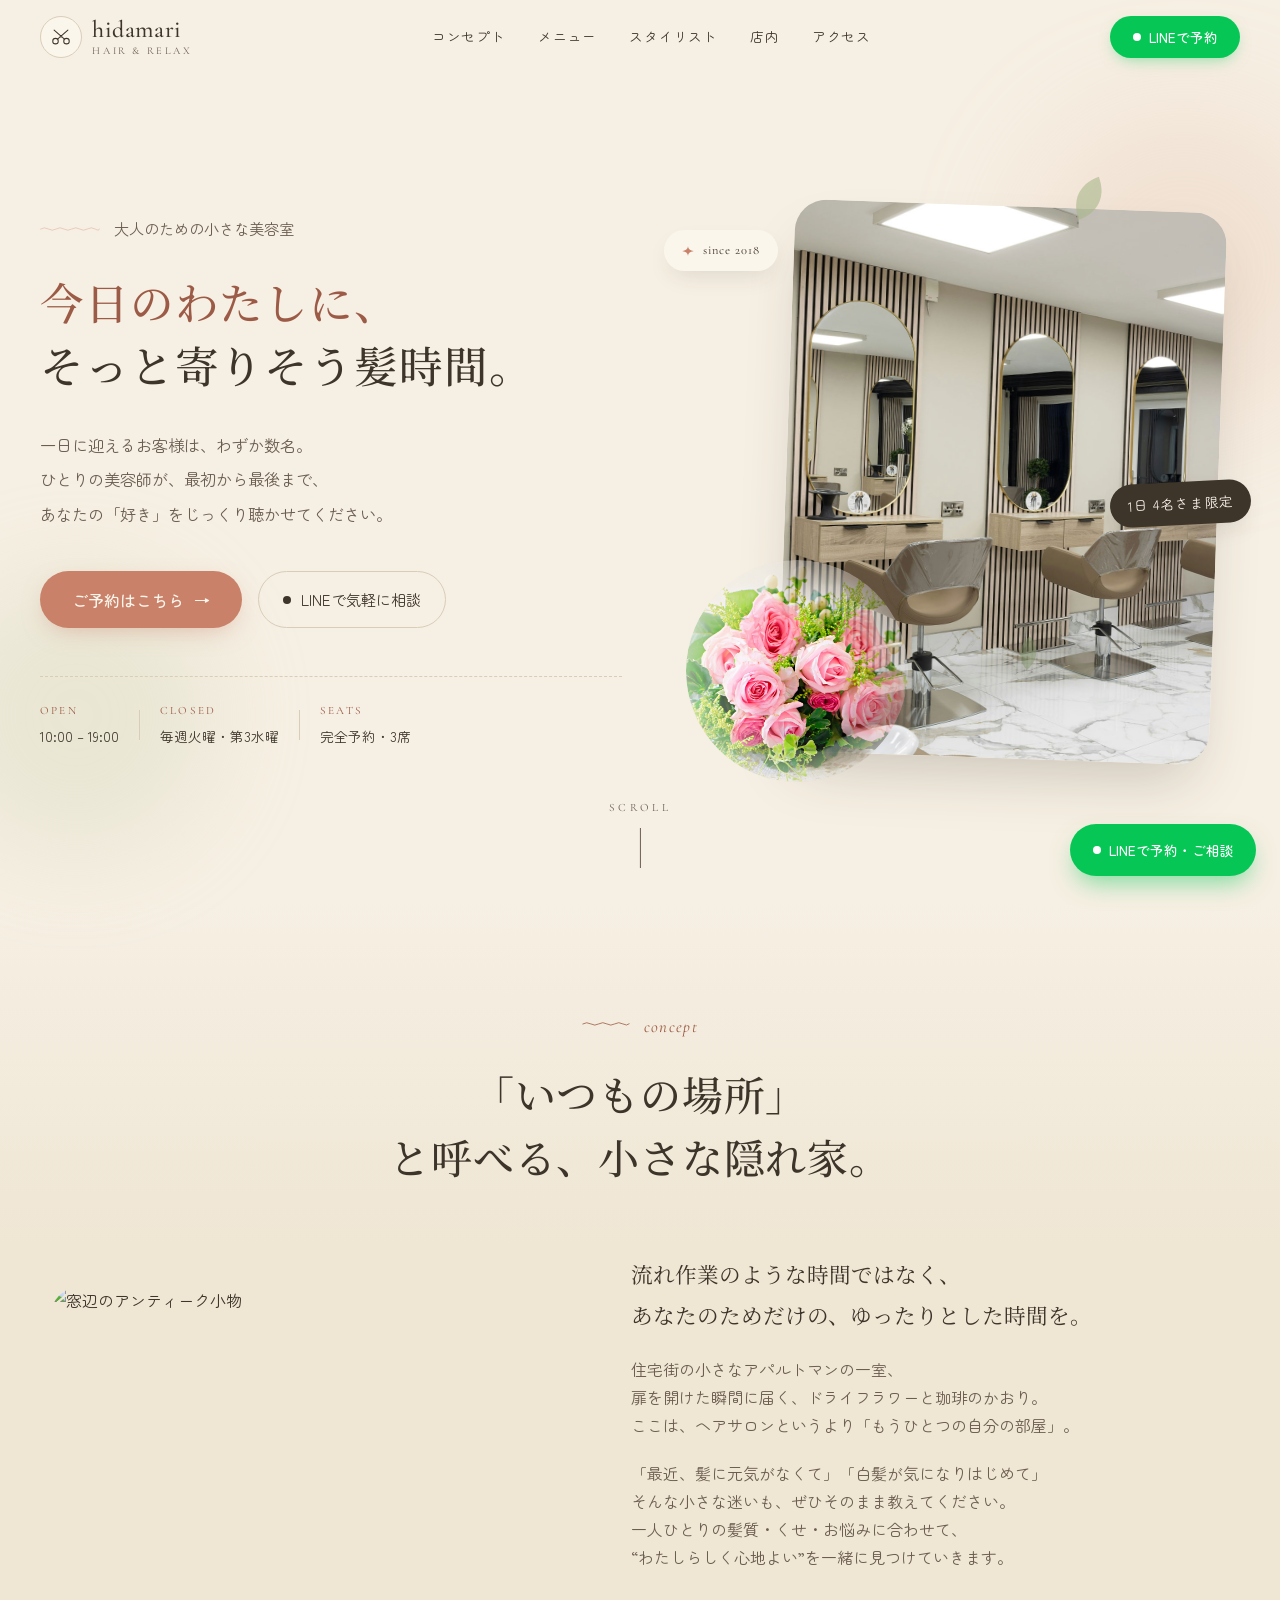
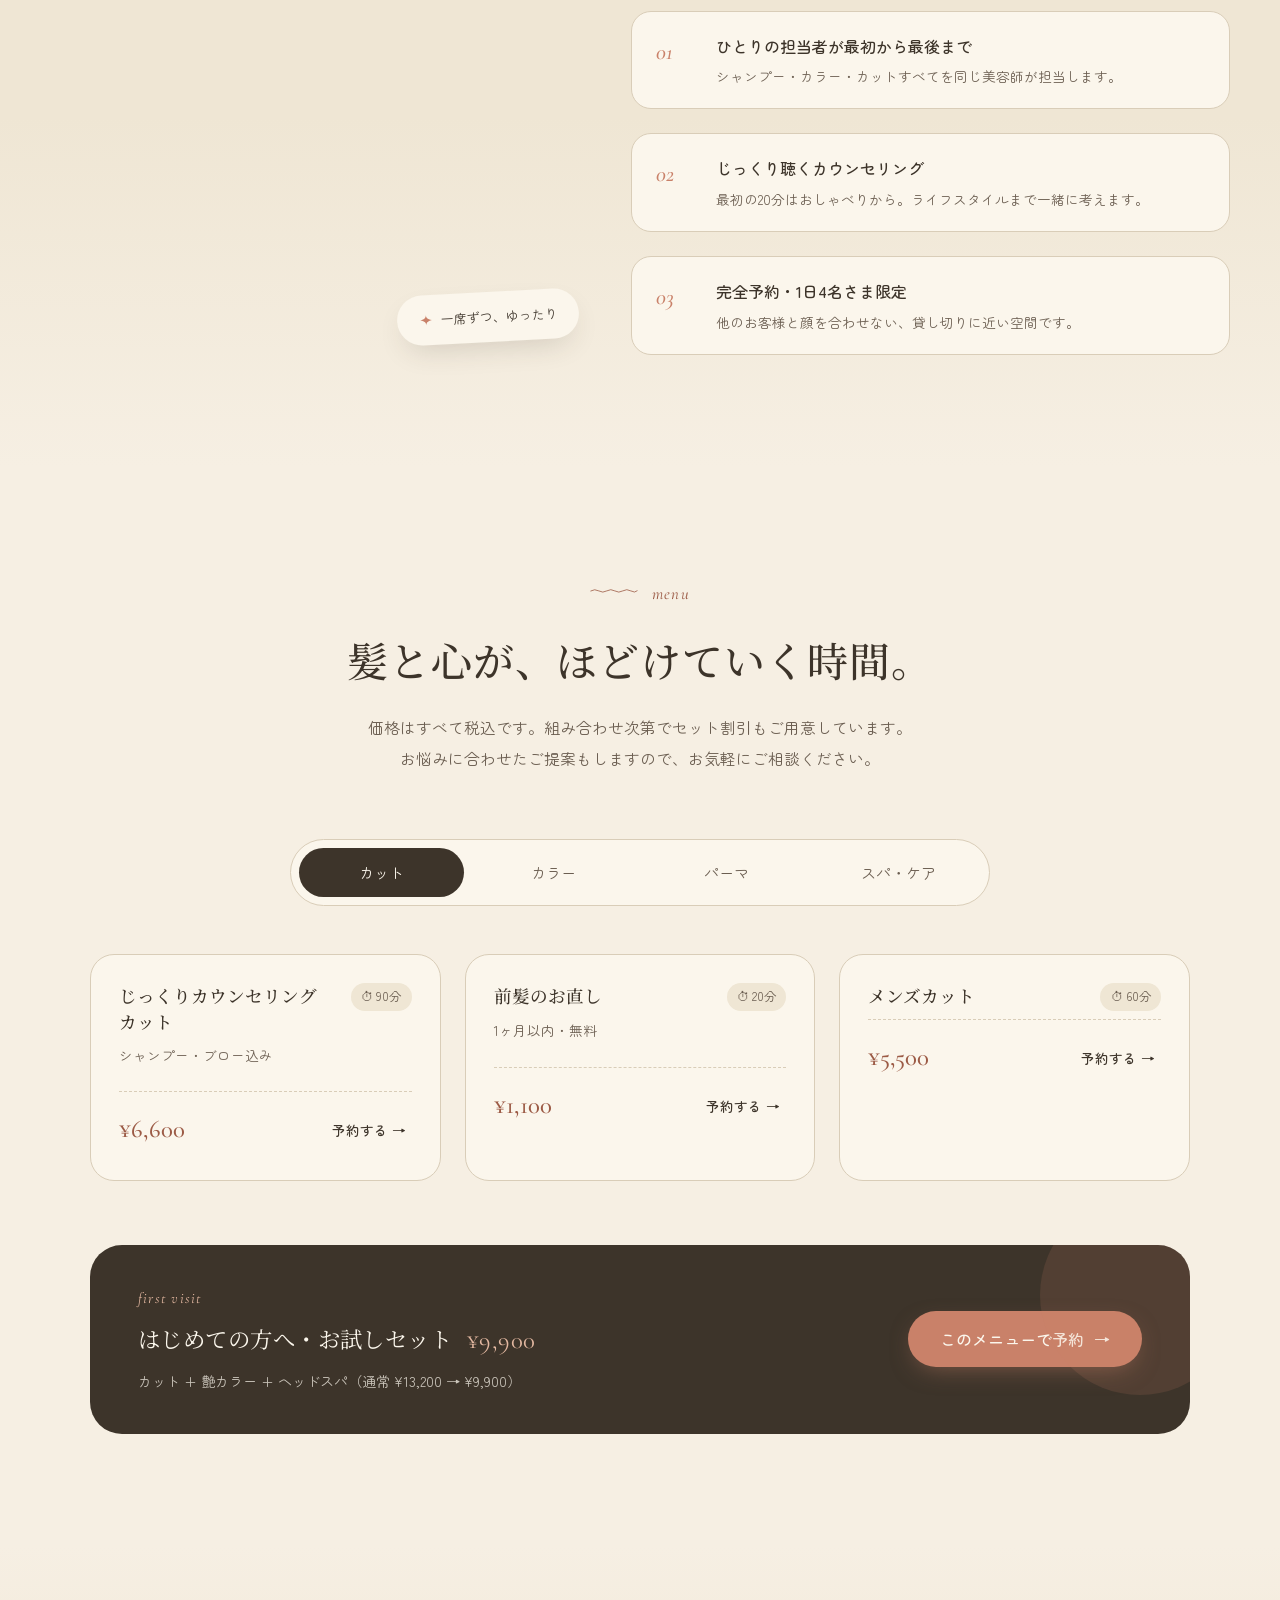
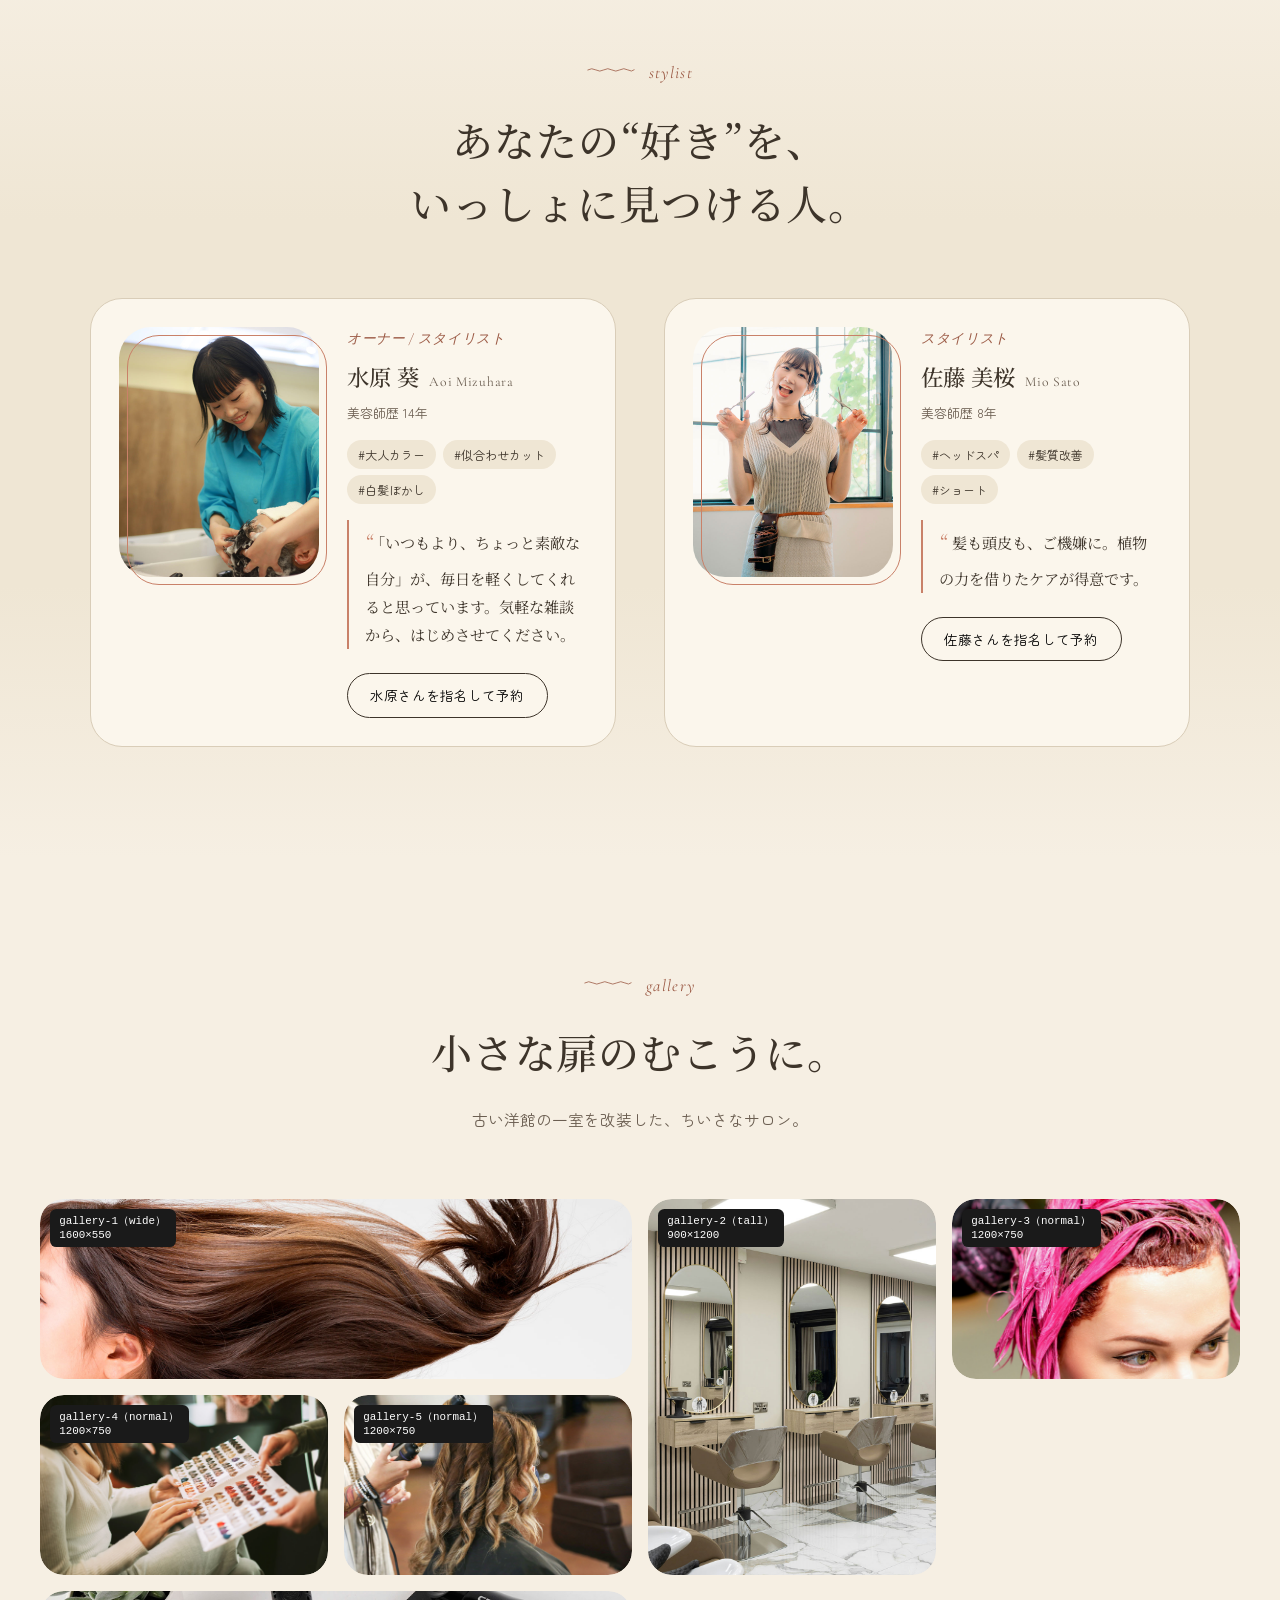
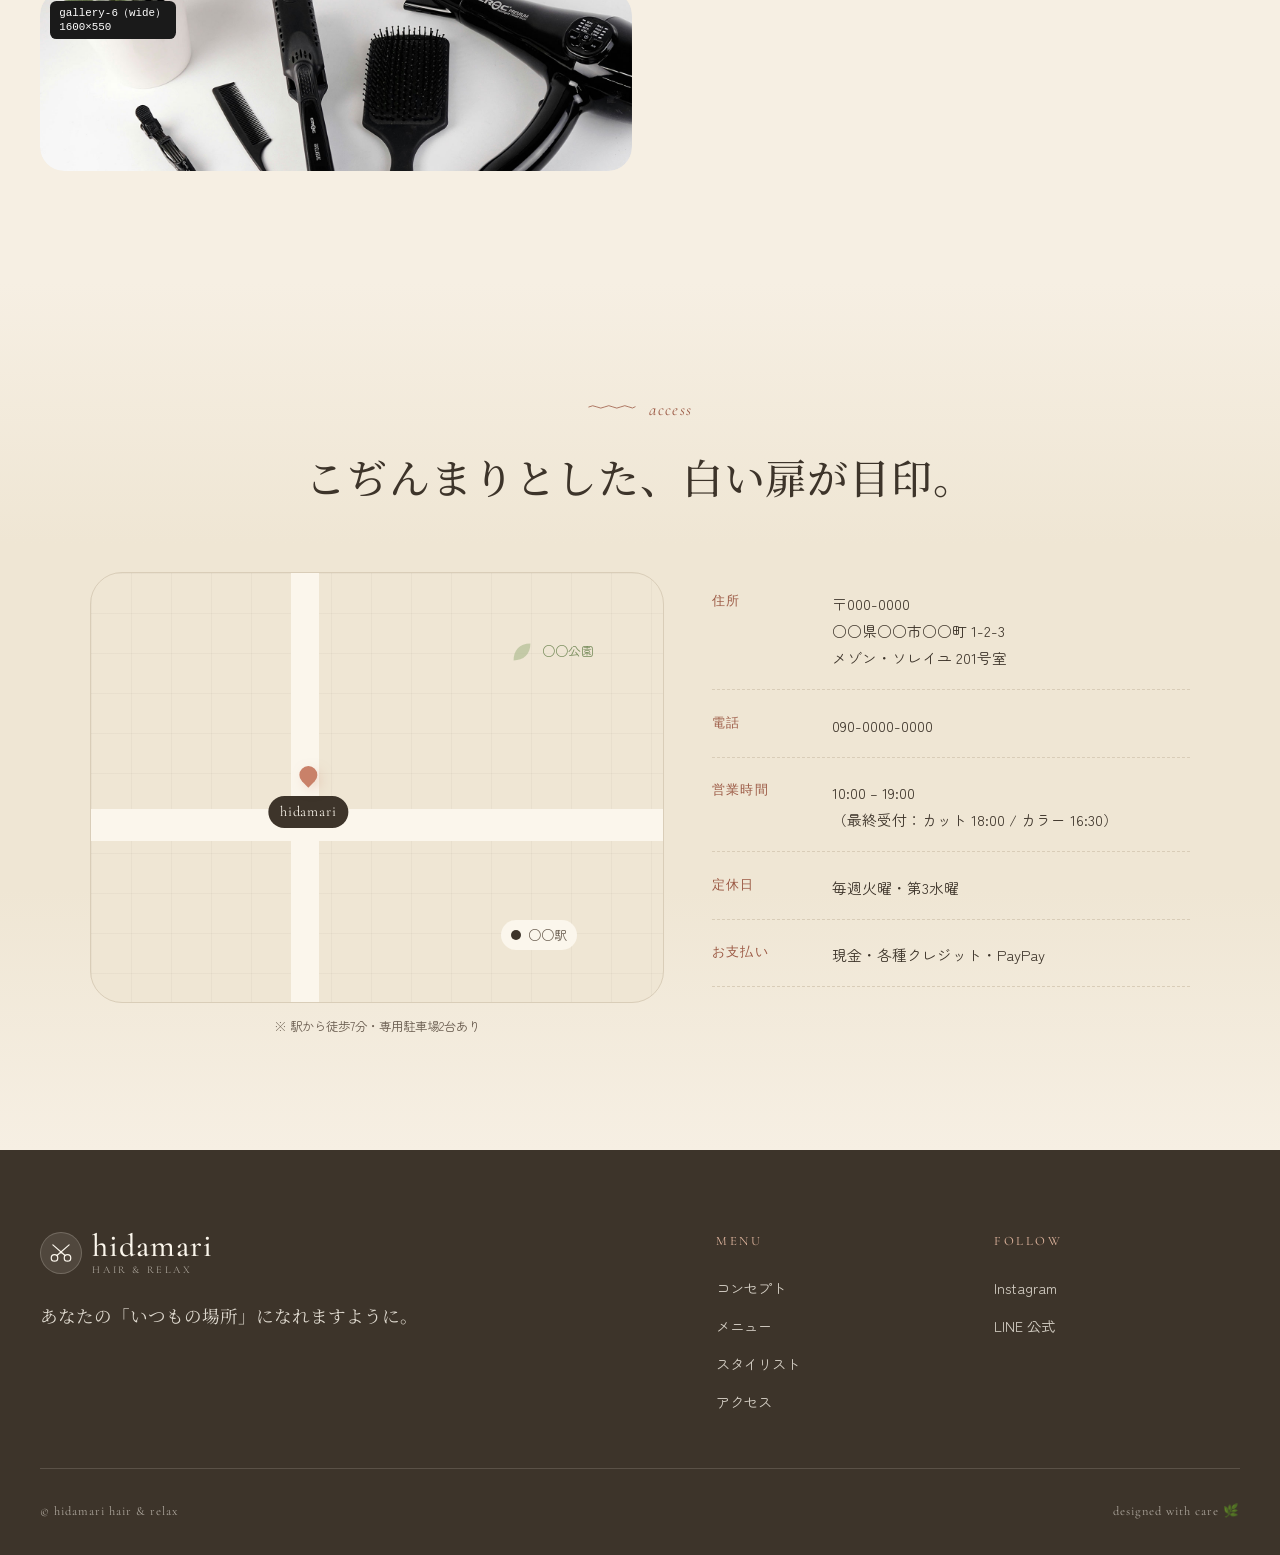
==== index.html @ 21906594 "ヘアサロンページ更新" ====
<!DOCTYPE html>
<html lang="ja">
<head>
<meta charset="UTF-8" />
<meta name="viewport" content="width=device-width, initial-scale=1.0" />
<title>hidamari hair & relax — おしゃれな隠れ家美容室</title>
<meta name="description" content="一人ひとりに寄りそう、大人のための小さな隠れ家美容室 hidamari hair & relax。完全予約・1日4名さま限定。" />
<meta property="og:title" content="hidamari hair & relax" />
<meta property="og:description" content="今日のわたしに、そっと寄りそう髪時間。完全予約・1日4名さま限定の隠れ家サロン。" />
<meta property="og:type" content="website" />
<link rel="preconnect" href="https://fonts.googleapis.com" />
<link rel="preconnect" href="https://fonts.gstatic.com" crossorigin />
<link rel="stylesheet" href="styles.css" />
</head>
<body>

<!-- =====================================================================
  hidamari hair & relax — 1ページ美容室サイト（WordPress / Cocoon 用）
  ---------------------------------------------------------------------
  ■ 使い方（Cocoon）
  1. 固定ページを新規作成 →（推奨）ページ属性 or Cocoon設定で
     「1カラム（全幅）」テンプレートを選択。
  2. 本文に「カスタムHTML」ブロックを追加し、この <div id="hidamari-salon">
     〜 末尾の <script> までを丸ごと貼り付け。
  3. 公開。CSSはすべて #hidamari-salon 配下にスコープしてあるので
     テーマCSSと干渉しません。

  ■ 差し替えポイント（検索して置換）
  ・電話番号「090-0000-0000」、住所、営業時間
  ・LINE予約URL → 下の HS_CONFIG.lineUrl を実URLに
  ・店内写真 → .hs-ph 要素を <img> に置き換え（コメント参照）
===================================================================== -->

<div id="hidamari-salon">

  <!-- ============ HEADER ============ -->
  <header class="hs-header" id="hs-header">
    <div class="hs-header-inner">
      <a class="hs-brand" href="#hs-top" data-nav="hs-top">
        <span class="hs-brand-mark">
          <svg width="22" height="22" viewBox="0 0 32 32" fill="none"><circle cx="8" cy="22" r="4" stroke="currentColor" stroke-width="1.5"/><circle cx="24" cy="22" r="4" stroke="currentColor" stroke-width="1.5"/><path d="M11 19 L26 6M21 19 L6 6M14 16 L18 16" stroke="currentColor" stroke-width="1.5" stroke-linecap="round"/></svg>
        </span>
        <span class="hs-brand-text">
          <span class="hs-brand-name">hidamari</span>
          <span class="hs-brand-sub">hair &amp; relax</span>
        </span>
      </a>
      <nav class="hs-nav" id="hs-nav">
        <a href="#hs-concept" data-nav="hs-concept">コンセプト</a>
        <a href="#hs-menu" data-nav="hs-menu">メニュー</a>
        <a href="#hs-stylist" data-nav="hs-stylist">スタイリスト</a>
        <a href="#hs-gallery" data-nav="hs-gallery">店内</a>
        <a href="#hs-access" data-nav="hs-access">アクセス</a>
      </nav>
      <button class="hs-btn-line hs-header-line" data-reserve>
        <span class="hs-line-dot"></span>LINEで予約
      </button>
      <button class="hs-burger" id="hs-burger" aria-label="メニュー"><span></span><span></span><span></span></button>
    </div>
  </header>

  <!-- ============ HERO ============ -->
  <section class="hs-hero" id="hs-top">
    <div class="hs-hero-grid">
      <div class="hs-hero-copy">
        <div class="hs-eyebrow">
          <svg width="60" height="20" viewBox="0 0 200 20" fill="none"><path d="M2 10 Q15 2,28 10 T54 10 T80 10 T106 10 T132 10 T158 10 T184 10 T198 10" stroke="var(--hs-terra)" stroke-width="1.5" stroke-linecap="round" fill="none" opacity="0.7"/></svg>
          <span>大人のための小さな美容室</span>
        </div>
        <h1 class="hs-hero-title">
          <span>今日のわたしに、</span>
          <span>そっと寄りそう髪時間。</span>
        </h1>
        <p class="hs-hero-lead">
          一日に迎えるお客様は、わずか数名。<br/>
          ひとりの美容師が、最初から最後まで、<br/>
          あなたの「好き」をじっくり聴かせてください。
        </p>
        <div class="hs-hero-cta">
          <button class="hs-btn-primary" data-reserve>ご予約はこちら<span class="hs-arrow">→</span></button>
          <a class="hs-btn-ghost" data-reserve><span class="hs-line-dot"></span>LINEで気軽に相談</a>
        </div>
        <div class="hs-hero-meta">
          <div><span class="hs-meta-k">OPEN</span><span class="hs-meta-v">10:00 – 19:00</span></div>
          <div class="hs-meta-sep"></div>
          <div><span class="hs-meta-k">CLOSED</span><span class="hs-meta-v">毎週火曜・第3水曜</span></div>
          <div class="hs-meta-sep"></div>
          <div><span class="hs-meta-k">SEATS</span><span class="hs-meta-v">完全予約・3席</span></div>
        </div>
      </div>
      <div class="hs-hero-visual">
        <div class="hs-hero-tag hs-hero-tag-1">
          <svg width="14" height="14" viewBox="0 0 24 24"><path d="M12 2C12 8 14 10 22 12C14 14 12 16 12 22C12 16 10 14 2 12C10 10 12 8 12 2Z" fill="var(--hs-terra)"/></svg>
          <span>since 2018</span>
        </div>
        <div class="hs-hero-tag hs-hero-tag-2"><span>1日 4名さま限定</span></div>
        <!-- images/hero-main.jpg を配置すると反映されます -->
        <img class="hs-hero-photo hs-hero-photo-main hs-img" src="images/hero-main.jpg" alt="店内 / アンティーク椅子と観葉植物" />
        <img class="hs-hero-photo hs-hero-photo-sub hs-img hs-round" src="images/hero-sub.jpg" alt="ドライフラワー" />
        <div class="hs-leaf hs-leaf-1"><svg width="56" height="56" viewBox="0 0 40 40"><path d="M8 32C8 18 16 8 32 8C32 24 22 32 8 32Z" fill="var(--hs-pista)" opacity="0.6"/></svg></div>
        <div class="hs-leaf hs-leaf-2"><svg width="40" height="40" viewBox="0 0 40 40"><path d="M8 32C8 18 16 8 32 8C32 24 22 32 8 32Z" fill="var(--hs-pista-dark)" opacity="0.6"/></svg></div>
      </div>
    </div>
    <div class="hs-scroll-hint"><span>scroll</span><span class="hs-scroll-line"></span></div>
  </section>

  <!-- ============ CONCEPT ============ -->
  <section class="hs-section hs-tint" id="hs-concept">
    <div class="hs-head">
      <div class="hs-kicker"><span class="hs-wave"></span>concept</div>
      <h2>「いつもの場所」<br/>と呼べる、小さな隠れ家。</h2>
    </div>
    <div class="hs-concept-grid">
      <div class="hs-concept-image">
        <img class="hs-img" src="images/concept.jpg" alt="窓辺のアンティーク小物" style="aspect-ratio:4/5;border-radius:2rem;" />
        <div class="hs-concept-image-tag">
          <svg width="14" height="14" viewBox="0 0 24 24"><path d="M12 2C12 8 14 10 22 12C14 14 12 16 12 22C12 16 10 14 2 12C10 10 12 8 12 2Z" fill="var(--hs-terra)"/></svg>
          一席ずつ、ゆったり
        </div>
      </div>
      <div class="hs-concept-text">
        <p class="hs-concept-lead">流れ作業のような時間ではなく、<br/>あなたのためだけの、ゆったりとした時間を。</p>
        <p>住宅街の小さなアパルトマンの一室、<br/>扉を開けた瞬間に届く、ドライフラワーと珈琲のかおり。<br/>ここは、ヘアサロンというより「もうひとつの自分の部屋」。</p>
        <p>「最近、髪に元気がなくて」「白髪が気になりはじめて」<br/>そんな小さな迷いも、ぜひそのまま教えてください。<br/>一人ひとりの髪質・くせ・お悩みに合わせて、<br/>“わたしらしく心地よい”を一緒に見つけていきます。</p>
        <div class="hs-points">
          <div class="hs-point"><div class="hs-point-num">01</div><div><div class="hs-point-t">ひとりの担当者が最初から最後まで</div><div class="hs-point-d">シャンプー・カラー・カットすべてを同じ美容師が担当します。</div></div></div>
          <div class="hs-point"><div class="hs-point-num">02</div><div><div class="hs-point-t">じっくり聴くカウンセリング</div><div class="hs-point-d">最初の20分はおしゃべりから。ライフスタイルまで一緒に考えます。</div></div></div>
          <div class="hs-point"><div class="hs-point-num">03</div><div><div class="hs-point-t">完全予約・1日4名さま限定</div><div class="hs-point-d">他のお客様と顔を合わせない、貸し切りに近い空間です。</div></div></div>
        </div>
      </div>
    </div>
  </section>

  <!-- ============ MENU ============ -->
  <section class="hs-section" id="hs-menu">
    <div class="hs-head">
      <div class="hs-kicker"><span class="hs-wave"></span>menu</div>
      <h2>髪と心が、ほどけていく時間。</h2>
      <p class="hs-lead">価格はすべて税込です。組み合わせ次第でセット割引もご用意しています。<br/>お悩みに合わせたご提案もしますので、お気軽にご相談ください。</p>
    </div>
    <div class="hs-menu-tabs" id="hs-menu-tabs"></div>
    <div class="hs-menu-list" id="hs-menu-list"></div>
    <div class="hs-menu-banner">
      <div>
        <div class="hs-banner-eyebrow">first visit</div>
        <div class="hs-banner-title">はじめての方へ・お試しセット <span class="hs-banner-price">¥9,900</span></div>
        <div class="hs-banner-desc">カット + 艶カラー + ヘッドスパ（通常 ¥13,200 → ¥9,900）</div>
      </div>
      <button class="hs-btn-primary" data-reserve data-menu="はじめての方セット">このメニューで予約<span class="hs-arrow">→</span></button>
    </div>
  </section>

  <!-- ============ STYLIST ============ -->
  <section class="hs-section hs-tint" id="hs-stylist">
    <div class="hs-head">
      <div class="hs-kicker"><span class="hs-wave"></span>stylist</div>
      <h2>あなたの“好き”を、<br/>いっしょに見つける人。</h2>
    </div>
    <div class="hs-stylist-grid" id="hs-stylist-grid"></div>
  </section>

  <!-- ============ GALLERY ============ -->
  <section class="hs-section" id="hs-gallery">
    <div class="hs-head">
      <div class="hs-kicker"><span class="hs-wave"></span>gallery</div>
      <h2>小さな扉のむこうに。</h2>
      <p class="hs-lead">古い洋館の一室を改装した、ちいさなサロン。</p>
    </div>
    <div class="hs-gallery-grid">
      <!-- TEMP: 配置確認用バッジ（hs-debug-tag）。画像が決まったら削除してOK -->
      <figure class="hs-gallery-item hs-span-wide"><img class="hs-img" src="images/gallery-1.jpg" alt="風になびく髪" style="height:100%;border-radius:1.5rem;" /><span class="hs-debug-tag">gallery-1（wide）&#10;1600×550</span><figcaption>艶めく、美髪</figcaption></figure>
      <figure class="hs-gallery-item hs-span-tall"><img class="hs-img" src="images/gallery-2.jpg" alt="サロン店内" style="height:100%;border-radius:1.5rem;" /><span class="hs-debug-tag">gallery-2（tall）&#10;900×1200</span><figcaption>オーバル鏡が並ぶスタイリング席</figcaption></figure>
      <figure class="hs-gallery-item"><img class="hs-img" src="images/gallery-3.jpg" alt="ピンクのカラーリング" style="height:100%;border-radius:1.5rem;" /><span class="hs-debug-tag">gallery-3（normal）&#10;1200×750</span><figcaption>	発色までこだわるカラーリング</figcaption></figure>
      <figure class="hs-gallery-item"><img class="hs-img" src="images/gallery-4.jpg" alt="ネイル見本を選ぶお客様" style="height:100%;border-radius:1.5rem;" /><span class="hs-debug-tag">gallery-4（normal）&#10;1200×750</span><figcaption>好みの色を、じっくりご一緒に</figcaption></figure>
      <figure class="hs-gallery-item"><img class="hs-img" src="images/gallery-5.jpg" alt="コテで丁寧に巻く後ろ姿" style="height:100%;border-radius:1.5rem;" /><span class="hs-debug-tag">gallery-5（normal）&#10;1200×750</span><figcaption>ふんわり仕上げる、丁寧なカール</figcaption></figure>
      <figure class="hs-gallery-item hs-span-wide"><img class="hs-img" src="images/gallery-6.jpg" alt="サロンの道具" style="height:100%;border-radius:1.5rem;" /><span class="hs-debug-tag">gallery-6（wide）&#10;1600×550</span><figcaption>道具たちのフラットレイ</figcaption></figure>
    </div>
  </section>

  <!-- ============ ACCESS ============ -->
  <section class="hs-section hs-tint" id="hs-access">
    <div class="hs-head">
      <div class="hs-kicker"><span class="hs-wave"></span>access</div>
      <h2>こぢんまりとした、白い扉が目印。</h2>
    </div>
    <div class="hs-access-grid">
      <div class="hs-access-map">
        <!-- 差し替え: 下の枠を Googleマップ埋め込み <iframe> に置き換え可 -->
        <div class="hs-map-frame">
          <div class="hs-map-grid"></div>
          <div class="hs-map-road hs-map-road-h"></div>
          <div class="hs-map-road hs-map-road-v"></div>
          <div class="hs-map-pin"><div class="hs-pin-dot"></div><div class="hs-pin-label">hidamari</div></div>
          <div class="hs-map-park"><svg width="28" height="28" viewBox="0 0 40 40"><path d="M8 32C8 18 16 8 32 8C32 24 22 32 8 32Z" fill="var(--hs-pista)" opacity="0.6"/></svg><span>○○公園</span></div>
          <div class="hs-map-station"><span class="hs-station-dot"></span><span>○○駅</span></div>
        </div>
        <div class="hs-map-note">※ 駅から徒歩7分・専用駐車場2台あり</div>
      </div>
      <dl class="hs-access-info">
        <div><dt>住所</dt><dd>〒000-0000<br/>○○県○○市○○町 1-2-3<br/>メゾン・ソレイユ 201号室</dd></div>
        <div><dt>電話</dt><dd>090-0000-0000</dd></div>
        <div><dt>営業時間</dt><dd>10:00 – 19:00<br/>（最終受付：カット 18:00 / カラー 16:30）</dd></div>
        <div><dt>定休日</dt><dd>毎週火曜・第3水曜</dd></div>
        <div><dt>お支払い</dt><dd>現金・各種クレジット・PayPay</dd></div>
      </dl>
    </div>
  </section>

  <!-- ============ FOOTER ============ -->
  <footer class="hs-footer">
    <div class="hs-footer-grid">
      <div>
        <div class="hs-brand hs-brand-large">
          <span class="hs-brand-mark"><svg width="26" height="26" viewBox="0 0 32 32" fill="none"><circle cx="8" cy="22" r="4" stroke="currentColor" stroke-width="1.5"/><circle cx="24" cy="22" r="4" stroke="currentColor" stroke-width="1.5"/><path d="M11 19 L26 6M21 19 L6 6M14 16 L18 16" stroke="currentColor" stroke-width="1.5" stroke-linecap="round"/></svg></span>
          <span class="hs-brand-text"><span class="hs-brand-name">hidamari</span><span class="hs-brand-sub">hair &amp; relax</span></span>
        </div>
        <p class="hs-footer-tag">あなたの「いつもの場所」になれますように。</p>
      </div>
      <div class="hs-footer-links">
        <div><div class="hs-footer-h">menu</div><a href="#hs-concept" data-nav="hs-concept">コンセプト</a><a href="#hs-menu" data-nav="hs-menu">メニュー</a><a href="#hs-stylist" data-nav="hs-stylist">スタイリスト</a><a href="#hs-access" data-nav="hs-access">アクセス</a></div>
        <div><div class="hs-footer-h">follow</div><a href="#" target="_blank" rel="noopener">Instagram</a><a href="#" target="_blank" rel="noopener">LINE 公式</a></div>
      </div>
    </div>
    <div class="hs-footer-bottom"><div>© hidamari hair &amp; relax</div><div>designed with care 🌿</div></div>
  </footer>

  <!-- ============ FLOATING LINE CTA ============ -->
  <div class="hs-floating-cta">
    <button class="hs-btn-line" data-reserve><span class="hs-line-dot"></span>LINEで予約・ご相談</button>
  </div>

  <!-- ============ RESERVE MODAL ============ -->
  <div class="hs-modal-overlay" id="hs-modal" hidden>
    <div class="hs-modal" role="dialog" aria-modal="true">
      <button class="hs-modal-close" id="hs-modal-close" aria-label="閉じる">×</button>
      <div id="hs-modal-body"></div>
    </div>
  </div>

</div><!-- /#hidamari-salon -->

<script src="script.js"></script>
</body>
</html>
---- styles.css ----
/* ====== Fonts ====== */
@import url('https://fonts.googleapis.com/css2?family=Noto+Serif+JP:wght@400;500;600&family=Zen+Maru+Gothic:wght@400;500;700&family=Cormorant+Garamond:ital,wght@0,400;0,500;1,400&display=swap');

/* ====== Scope reset & tokens ====== */
#hidamari-salon {
  --hs-cream-bg:#f6efe3; --hs-cream-bg-2:#efe6d4; --hs-paper:#fbf6ec;
  --hs-ink:#3d342a; --hs-ink-soft:#6b5e51;
  --hs-terra:#c98169; --hs-terra-soft:#e2b7a0; --hs-terra-dark:#9c5b46;
  --hs-pista:#a8b88a; --hs-pista-soft:#cdd3b2; --hs-pista-dark:#7b8f5f;
  --hs-line:#06c755; --hs-border:#d9cdb8;
  font-family:"Zen Maru Gothic","Hiragino Maru Gothic ProN",system-ui,sans-serif;
  background:var(--hs-cream-bg); color:var(--hs-ink); line-height:1.75;
  -webkit-font-smoothing:antialiased; font-size:16px;
}
#hidamari-salon *, #hidamari-salon *::before, #hidamari-salon *::after { box-sizing:border-box; }
#hidamari-salon h1, #hidamari-salon h2, #hidamari-salon h3, #hidamari-salon p,
#hidamari-salon dl, #hidamari-salon dd, #hidamari-salon dt, #hidamari-salon figure,
#hidamari-salon blockquote { margin:0; padding:0; }
#hidamari-salon a { color:inherit; text-decoration:none; }
#hidamari-salon button { font-family:inherit; cursor:pointer; border:none; background:none; }
#hidamari-salon img { max-width:100%; display:block; }
#hidamari-salon ::selection { background:var(--hs-terra-soft); }

/* ====== Striped placeholders ====== */
#hidamari-salon .hs-ph {
  width:100%; position:relative; overflow:hidden; border-radius:1.5rem;
  display:flex; align-items:center; justify-content:center;
  background:repeating-linear-gradient(135deg,#e8dccb 0,#e8dccb 18px,#d9c9b1 18px,#d9c9b1 36px);
}
#hidamari-salon .hs-ph[data-tone="terra"]{ background:repeating-linear-gradient(135deg,#e2b7a0 0,#e2b7a0 18px,#c98169 18px,#c98169 36px); }
#hidamari-salon .hs-ph[data-tone="pista"]{ background:repeating-linear-gradient(135deg,#cdd3b2 0,#cdd3b2 18px,#a8b88a 18px,#a8b88a 36px); }
#hidamari-salon .hs-ph[data-tone="cream"]{ background:repeating-linear-gradient(135deg,#ede4d3 0,#ede4d3 18px,#dcd0b9 18px,#dcd0b9 36px); }
#hidamari-salon .hs-ph.hs-round{ border-radius:50%; }
#hidamari-salon .hs-ph::after{
  content:attr(data-label); background:rgba(255,255,255,.78); color:#7a6a55;
  font-family:ui-monospace,monospace; font-size:.72rem; padding:.45rem .85rem;
  border-radius:999px; letter-spacing:.05em; text-align:center; max-width:85%;
}

/* ====== Real photos (replaces .hs-ph once images/ are in place) ====== */
#hidamari-salon .hs-img{ width:100%; height:100%; object-fit:cover; display:block; }
#hidamari-salon .hs-img.hs-round{ border-radius:50%; }

/* ====== Header ====== */
#hidamari-salon .hs-header{ position:fixed; top:0; left:0; right:0; z-index:9000; padding:1rem 2.5rem; transition:all .3s ease; }
#hidamari-salon .hs-header.scrolled{ background:rgba(246,239,227,.92); backdrop-filter:blur(10px); box-shadow:0 4px 24px rgba(61,52,42,.05); padding:.65rem 2.5rem; }
#hidamari-salon .hs-header-inner{ max-width:1280px; margin:0 auto; display:flex; align-items:center; justify-content:space-between; gap:2rem; }
#hidamari-salon .hs-brand{ display:flex; align-items:center; gap:.65rem; color:var(--hs-ink); }
#hidamari-salon .hs-brand-mark{ width:42px; height:42px; border-radius:50%; background:var(--hs-paper); border:1px solid var(--hs-border); display:flex; align-items:center; justify-content:center; color:var(--hs-ink); }
#hidamari-salon .hs-brand-text{ display:flex; flex-direction:column; line-height:1; }
#hidamari-salon .hs-brand-name{ font-family:"Cormorant Garamond",serif; font-size:1.5rem; letter-spacing:.03em; font-weight:500; }
#hidamari-salon .hs-brand-sub{ font-family:"Cormorant Garamond",serif; font-size:.65rem; letter-spacing:.25em; color:var(--hs-ink-soft); margin-top:.2rem; text-transform:uppercase; }
#hidamari-salon .hs-nav{ display:flex; gap:2rem; }
#hidamari-salon .hs-nav a{ font-size:.85rem; position:relative; letter-spacing:.06em; }
#hidamari-salon .hs-nav a::after{ content:""; position:absolute; left:50%; bottom:-6px; width:0; height:2px; background:var(--hs-terra); border-radius:2px; transition:all .3s; transform:translateX(-50%); }
#hidamari-salon .hs-nav a:hover{ color:var(--hs-terra-dark); }
#hidamari-salon .hs-nav a:hover::after{ width:100%; }
#hidamari-salon .hs-burger{ display:none; flex-direction:column; gap:5px; width:32px; }
#hidamari-salon .hs-burger span{ height:2px; background:var(--hs-ink); border-radius:2px; transition:all .3s; }

/* ====== Buttons ====== */
#hidamari-salon .hs-btn-primary{ background:var(--hs-terra); color:var(--hs-paper); padding:1rem 2rem; border-radius:999px; font-size:1rem; font-weight:500; display:inline-flex; align-items:center; gap:.65rem; box-shadow:0 8px 24px -8px rgba(201,129,105,.5); transition:all .25s; }
#hidamari-salon .hs-btn-primary:hover{ background:var(--hs-terra-dark); transform:translateY(-2px); }
#hidamari-salon .hs-btn-primary:disabled{ background:var(--hs-border); color:var(--hs-ink-soft); cursor:not-allowed; box-shadow:none; transform:none; }
#hidamari-salon .hs-arrow{ transition:transform .25s; }
#hidamari-salon .hs-btn-primary:hover .hs-arrow{ transform:translateX(4px); }
#hidamari-salon .hs-btn-ghost{ padding:.9rem 1.5rem; border-radius:999px; border:1px solid var(--hs-border); display:inline-flex; align-items:center; gap:.6rem; font-size:.95rem; transition:all .25s; }
#hidamari-salon .hs-btn-ghost:hover{ border-color:var(--hs-ink); background:var(--hs-paper); }
#hidamari-salon .hs-btn-outline{ border:1.5px solid var(--hs-ink); padding:.7rem 1.4rem; border-radius:999px; font-size:.85rem; transition:all .25s; }
#hidamari-salon .hs-btn-outline:hover{ background:var(--hs-ink); color:var(--hs-paper); }
#hidamari-salon .hs-btn-line{ background:var(--hs-line); color:#fff; padding:.7rem 1.4rem; border-radius:999px; font-size:.85rem; font-weight:500; display:inline-flex; align-items:center; gap:.5rem; box-shadow:0 6px 16px -6px rgba(6,199,85,.5); transition:all .25s; }
#hidamari-salon .hs-btn-line:hover{ transform:translateY(-2px); }
#hidamari-salon .hs-line-dot{ width:8px; height:8px; background:currentColor; border-radius:50%; }

/* ====== Hero ====== */
#hidamari-salon .hs-hero{ padding:8rem 2.5rem 4rem; position:relative; min-height:100vh; display:flex; align-items:center; }
#hidamari-salon .hs-hero::before{ content:""; position:absolute; top:12%; right:-5%; width:320px; height:320px; background:var(--hs-terra-soft); border-radius:50%; opacity:.25; filter:blur(60px); }
#hidamari-salon .hs-hero::after{ content:""; position:absolute; bottom:5%; left:-5%; width:280px; height:280px; background:var(--hs-pista-soft); border-radius:50%; opacity:.3; filter:blur(50px); }
#hidamari-salon .hs-hero-grid{ max-width:1280px; margin:0 auto; display:grid; grid-template-columns:1.05fr 1fr; gap:4rem; align-items:center; position:relative; z-index:1; width:100%; }
#hidamari-salon .hs-eyebrow{ display:flex; align-items:center; gap:.85rem; font-size:.95rem; color:var(--hs-ink-soft); margin-bottom:1.75rem; }
#hidamari-salon .hs-hero-title{ font-family:"Noto Serif JP",serif; font-weight:500; font-size:clamp(1.7rem,3.4vw,3rem); line-height:1.45; letter-spacing:.02em; margin-bottom:2rem; color:var(--hs-ink); }
#hidamari-salon .hs-hero-title span{ display:block; }
#hidamari-salon .hs-hero-title span:first-child{ color:var(--hs-terra-dark); }
#hidamari-salon .hs-hero-lead{ font-size:1.02rem; line-height:2.1; color:var(--hs-ink-soft); margin-bottom:2.5rem; }
#hidamari-salon .hs-hero-cta{ display:flex; flex-wrap:wrap; gap:1rem; margin-bottom:3rem; }
#hidamari-salon .hs-hero-meta{ display:flex; align-items:center; gap:1.25rem; flex-wrap:wrap; padding-top:1.5rem; border-top:1px dashed var(--hs-border); }
#hidamari-salon .hs-hero-meta>div:not(.hs-meta-sep){ display:flex; flex-direction:column; gap:.25rem; }
#hidamari-salon .hs-meta-k{ font-family:"Cormorant Garamond",serif; font-size:.7rem; letter-spacing:.2em; color:var(--hs-terra-dark); text-transform:uppercase; }
#hidamari-salon .hs-meta-v{ font-size:.85rem; }
#hidamari-salon .hs-meta-sep{ width:1px; height:30px; background:var(--hs-border); }
#hidamari-salon .hs-hero-visual{ position:relative; height:600px; }
#hidamari-salon .hs-hero-photo{ position:absolute; box-shadow:0 30px 60px -20px rgba(61,52,42,.25); }
#hidamari-salon .hs-hero-photo-main{ width:78%; height:92%; top:4%; right:4%; transform:rotate(2deg); border-radius:2rem; }
#hidamari-salon .hs-hero-photo-sub{ width:40%; height:auto; aspect-ratio:1/1; bottom:0; left:0; z-index:2; box-shadow:0 20px 40px -15px rgba(61,52,42,.3), 0 0 70px 18px rgba(226,183,160,.6); -webkit-mask-image:radial-gradient(circle, #000 32%, transparent 92%); mask-image:radial-gradient(circle, #000 32%, transparent 92%); }
#hidamari-salon .hs-hero-tag{ position:absolute; background:var(--hs-paper); padding:.6rem 1.1rem; border-radius:999px; font-size:.78rem; display:inline-flex; align-items:center; gap:.5rem; box-shadow:0 10px 24px -8px rgba(61,52,42,.15); z-index:3; font-family:"Cormorant Garamond",serif; letter-spacing:.08em; }
#hidamari-salon .hs-hero-tag-1{ top:8%; left:-4%; }
#hidamari-salon .hs-hero-tag-2{ top:50%; right:-2%; font-family:"Zen Maru Gothic",sans-serif; font-size:.85rem; background:var(--hs-ink); color:var(--hs-paper); letter-spacing:.05em; transform:rotate(-3deg); }
#hidamari-salon .hs-leaf{ position:absolute; z-index:4; }
#hidamari-salon .hs-leaf-1{ top:-2%; right:22%; transform:rotate(-20deg); }
#hidamari-salon .hs-leaf-2{ bottom:18%; right:35%; transform:rotate(140deg); opacity:.7; }
#hidamari-salon .hs-scroll-hint{ position:absolute; bottom:2rem; left:50%; transform:translateX(-50%); display:flex; flex-direction:column; align-items:center; gap:.65rem; font-family:"Cormorant Garamond",serif; font-size:.7rem; letter-spacing:.3em; color:var(--hs-ink-soft); text-transform:uppercase; }
#hidamari-salon .hs-scroll-line{ width:1px; height:40px; background:var(--hs-ink-soft); animation:hsScroll 2s ease-in-out infinite; transform-origin:top; }
@keyframes hsScroll{ 0%,100%{ transform:scaleY(1); opacity:.4; } 50%{ transform:scaleY(.5); opacity:1; } }

/* ====== Section common ====== */
#hidamari-salon .hs-section{ padding:7rem 2.5rem; position:relative; }
#hidamari-salon .hs-tint{ background:linear-gradient(180deg,transparent,var(--hs-cream-bg-2) 30%,var(--hs-cream-bg-2) 70%,transparent); }
#hidamari-salon .hs-head{ max-width:1100px; margin:0 auto 4rem; text-align:center; }
#hidamari-salon .hs-kicker{ display:inline-flex; align-items:center; gap:.85rem; font-family:"Cormorant Garamond",serif; font-style:italic; font-size:1.05rem; color:var(--hs-terra-dark); letter-spacing:.08em; margin-bottom:1.25rem; }
#hidamari-salon .hs-wave{ width:48px; height:12px; display:inline-block; background-repeat:no-repeat; background-image:url("data:image/svg+xml,%3Csvg xmlns='http://www.w3.org/2000/svg' width='120' height='12' viewBox='0 0 120 12'%3E%3Cpath d='M2 7 Q12 1,22 7 T42 7 T62 7 T82 7 T102 7 T118 7' stroke='%239c5b46' stroke-width='2' fill='none' stroke-linecap='round'/%3E%3C/svg%3E"); background-size:contain; }
#hidamari-salon .hs-head h2{ font-family:"Noto Serif JP",serif; font-weight:500; font-size:clamp(1.7rem,3.2vw,2.6rem); line-height:1.55; letter-spacing:.02em; margin-bottom:1.25rem; }
#hidamari-salon .hs-lead{ color:var(--hs-ink-soft); font-size:.98rem; line-height:2; }

/* ====== Concept ====== */
#hidamari-salon .hs-concept-grid{ max-width:1180px; margin:0 auto; display:grid; grid-template-columns:.85fr 1fr; gap:4.5rem; align-items:center; }
#hidamari-salon .hs-concept-image{ position:relative; }
#hidamari-salon .hs-concept-image-tag{ position:absolute; bottom:-1.25rem; right:-1.25rem; background:var(--hs-paper); padding:.85rem 1.35rem; border-radius:999px; font-size:.8rem; display:inline-flex; align-items:center; gap:.5rem; box-shadow:0 12px 30px -10px rgba(61,52,42,.2); transform:rotate(-3deg); }
#hidamari-salon .hs-concept-text{ color:var(--hs-ink-soft); }
#hidamari-salon .hs-concept-lead{ font-family:"Noto Serif JP",serif; font-size:1.35rem; color:var(--hs-ink); line-height:1.9; margin-bottom:1.75rem; }
#hidamari-salon .hs-concept-text p{ margin-bottom:1.25rem; }
#hidamari-salon .hs-points{ margin-top:2.5rem; display:flex; flex-direction:column; gap:1.5rem; }
#hidamari-salon .hs-point{ display:flex; gap:1.25rem; align-items:flex-start; padding:1.25rem 1.5rem; background:var(--hs-paper); border-radius:1.25rem; border:1px solid var(--hs-border); }
#hidamari-salon .hs-point-num{ font-family:"Cormorant Garamond",serif; font-size:1.4rem; color:var(--hs-terra); font-style:italic; min-width:2.5rem; font-weight:500; }
#hidamari-salon .hs-point-t{ color:var(--hs-ink); font-weight:500; margin-bottom:.35rem; }
#hidamari-salon .hs-point-d{ font-size:.85rem; color:var(--hs-ink-soft); line-height:1.7; }

/* ====== Menu ====== */
#hidamari-salon .hs-menu-tabs{ max-width:700px; margin:0 auto 3rem; display:flex; gap:.5rem; padding:.5rem; background:var(--hs-paper); border-radius:999px; border:1px solid var(--hs-border); }
#hidamari-salon .hs-menu-tab{ flex:1; padding:.85rem 1.5rem; border-radius:999px; font-size:.95rem; color:var(--hs-ink-soft); transition:all .25s; }
#hidamari-salon .hs-menu-tab:hover{ color:var(--hs-ink); }
#hidamari-salon .hs-menu-tab.active{ background:var(--hs-ink); color:var(--hs-paper); }
#hidamari-salon .hs-menu-list{ max-width:1100px; margin:0 auto; display:grid; grid-template-columns:repeat(auto-fill,minmax(320px,1fr)); gap:1.5rem; }
#hidamari-salon .hs-menu-card{ background:var(--hs-paper); border:1px solid var(--hs-border); border-radius:1.5rem; padding:1.75rem; position:relative; transition:all .3s; }
#hidamari-salon .hs-menu-card:hover{ transform:translateY(-4px); box-shadow:0 20px 40px -15px rgba(61,52,42,.15); border-color:var(--hs-terra-soft); }
#hidamari-salon .hs-menu-card.recommend{ background:linear-gradient(180deg,var(--hs-paper),#fdf3eb); border-color:var(--hs-terra-soft); }
#hidamari-salon .hs-menu-badge{ position:absolute; top:-10px; right:20px; background:var(--hs-terra); color:#fff; font-size:.75rem; padding:.25rem .85rem; border-radius:999px; letter-spacing:.1em; }
#hidamari-salon .hs-menu-card-top{ display:flex; justify-content:space-between; align-items:flex-start; gap:1rem; margin-bottom:.5rem; }
#hidamari-salon .hs-menu-card h3{ font-family:"Noto Serif JP",serif; font-size:1.1rem; font-weight:500; line-height:1.5; }
#hidamari-salon .hs-menu-time{ font-size:.78rem; color:var(--hs-ink-soft); white-space:nowrap; background:var(--hs-cream-bg-2); padding:.2rem .65rem; border-radius:999px; }
#hidamari-salon .hs-menu-note{ font-size:.85rem; color:var(--hs-ink-soft); margin-bottom:1.5rem; }
#hidamari-salon .hs-menu-price-row{ display:flex; justify-content:space-between; align-items:center; padding-top:1rem; border-top:1px dashed var(--hs-border); }
#hidamari-salon .hs-menu-price{ font-family:"Cormorant Garamond",serif; font-size:1.55rem; color:var(--hs-terra-dark); font-weight:500; }
#hidamari-salon .hs-menu-book{ font-size:.85rem; color:var(--hs-ink); font-weight:500; transition:all .2s; }
#hidamari-salon .hs-menu-book:hover{ color:var(--hs-terra-dark); }
#hidamari-salon .hs-menu-banner{ max-width:1100px; margin:4rem auto 0; background:var(--hs-ink); color:var(--hs-paper); padding:2.5rem 3rem; border-radius:2rem; display:flex; align-items:center; justify-content:space-between; gap:2rem; flex-wrap:wrap; position:relative; overflow:hidden; }
#hidamari-salon .hs-menu-banner::before{ content:""; position:absolute; top:-50px; right:-50px; width:200px; height:200px; background:var(--hs-terra); border-radius:50%; opacity:.15; }
#hidamari-salon .hs-banner-eyebrow{ font-family:"Cormorant Garamond",serif; font-style:italic; font-size:.95rem; color:var(--hs-terra-soft); margin-bottom:.5rem; letter-spacing:.08em; }
#hidamari-salon .hs-banner-title{ font-family:"Noto Serif JP",serif; font-size:1.4rem; margin-bottom:.4rem; letter-spacing:.02em; }
#hidamari-salon .hs-banner-price{ color:var(--hs-terra-soft); font-family:"Cormorant Garamond",serif; font-size:1.55rem; margin-left:.5rem; }
#hidamari-salon .hs-banner-desc{ font-size:.88rem; opacity:.75; }

/* ====== Stylist ====== */
#hidamari-salon .hs-stylist-grid{ max-width:1100px; margin:0 auto; display:grid; grid-template-columns:repeat(2,1fr); gap:3rem; }
#hidamari-salon .hs-stylist-card{ display:grid; grid-template-columns:200px 1fr; gap:1.75rem; align-items:flex-start; padding:1.75rem; background:var(--hs-paper); border-radius:2rem; border:1px solid var(--hs-border); }
#hidamari-salon .hs-stylist-photo{ position:relative; }
#hidamari-salon .hs-stylist-frame{ position:absolute; top:8px; left:8px; right:-8px; bottom:-8px; border:1.5px solid var(--hs-terra); border-radius:2rem; z-index:0; }
#hidamari-salon .hs-stylist-photo .hs-ph{ position:relative; z-index:1; }
#hidamari-salon .hs-stylist-role{ font-family:"Cormorant Garamond",serif; font-style:italic; font-size:.85rem; color:var(--hs-terra-dark); letter-spacing:.05em; }
#hidamari-salon .hs-stylist-name{ font-family:"Noto Serif JP",serif; font-size:1.4rem; font-weight:500; margin:.35rem 0; display:flex; align-items:baseline; gap:.65rem; flex-wrap:wrap; }
#hidamari-salon .hs-stylist-name-en{ font-family:"Cormorant Garamond",serif; font-size:.85rem; color:var(--hs-ink-soft); letter-spacing:.05em; font-weight:400; }
#hidamari-salon .hs-stylist-years{ font-size:.8rem; color:var(--hs-ink-soft); margin-bottom:1rem; }
#hidamari-salon .hs-stylist-tags{ display:flex; flex-wrap:wrap; gap:.4rem; margin-bottom:1rem; }
#hidamari-salon .hs-stylist-tags span{ font-size:.75rem; background:var(--hs-cream-bg-2); padding:.25rem .7rem; border-radius:999px; }
#hidamari-salon .hs-stylist-msg{ font-family:"Noto Serif JP",serif; font-size:.95rem; line-height:1.85; color:var(--hs-ink); margin-bottom:1.5rem; padding-left:1rem; border-left:2px solid var(--hs-terra); }
#hidamari-salon .hs-qmark{ font-family:"Cormorant Garamond",serif; color:var(--hs-terra); font-size:1.5rem; font-style:italic; margin-right:.3rem; }

/* ====== Gallery ====== */
#hidamari-salon .hs-gallery-grid{ max-width:1200px; margin:0 auto; display:grid; grid-template-columns:repeat(4,1fr); grid-auto-rows:180px; gap:1rem; }
#hidamari-salon .hs-gallery-item{ position:relative; border-radius:1.5rem; overflow:hidden; cursor:pointer; transition:transform .4s; }
#hidamari-salon .hs-gallery-item:hover{ transform:scale(1.02); }
#hidamari-salon .hs-span-wide{ grid-column:span 2; }
#hidamari-salon .hs-span-tall{ grid-row:span 2; }
#hidamari-salon .hs-gallery-item figcaption{ position:absolute; bottom:1rem; left:1rem; right:1rem; background:rgba(251,246,236,.92); color:var(--hs-ink); padding:.5rem .9rem; border-radius:999px; font-size:.8rem; text-align:center; opacity:0; transform:translateY(8px); transition:all .3s; }
#hidamari-salon .hs-gallery-item:hover figcaption{ opacity:1; transform:translateY(0); }

/* TEMP: 配置確認用バッジ。画像を全部置き終わったらこの1行とHTML側のspanを削除してOK */
#hidamari-salon .hs-debug-tag{ position:absolute; top:.6rem; left:.6rem; z-index:5; background:#1a1a1a; color:#fff; font-family:ui-monospace,monospace; font-size:.68rem; padding:.3rem .6rem; border-radius:.4rem; line-height:1.3; white-space:pre; pointer-events:none; }

/* ====== Access ====== */
#hidamari-salon .hs-access-grid{ max-width:1100px; margin:0 auto; display:grid; grid-template-columns:1.2fr 1fr; gap:3rem; align-items:start; }
#hidamari-salon .hs-map-frame{ position:relative; aspect-ratio:4/3; background:var(--hs-cream-bg-2); border-radius:2rem; overflow:hidden; border:1px solid var(--hs-border); }
#hidamari-salon .hs-map-grid{ position:absolute; inset:0; background-image:linear-gradient(rgba(61,52,42,.04) 1px,transparent 1px),linear-gradient(90deg,rgba(61,52,42,.04) 1px,transparent 1px); background-size:40px 40px; }
#hidamari-salon .hs-map-road{ position:absolute; background:var(--hs-paper); }
#hidamari-salon .hs-map-road-h{ left:0; right:0; top:55%; height:32px; }
#hidamari-salon .hs-map-road-v{ top:0; bottom:0; left:35%; width:28px; }
#hidamari-salon .hs-map-pin{ position:absolute; top:45%; left:38%; display:flex; flex-direction:column; align-items:center; gap:.25rem; transform:translateX(-50%); }
#hidamari-salon .hs-pin-dot{ width:18px; height:18px; background:var(--hs-terra); border-radius:50% 50% 50% 0; transform:rotate(-45deg); box-shadow:0 6px 14px -3px rgba(201,129,105,.5); }
#hidamari-salon .hs-pin-label{ font-family:"Cormorant Garamond",serif; font-size:.9rem; background:var(--hs-ink); color:var(--hs-paper); padding:.2rem .7rem; border-radius:999px; letter-spacing:.06em; margin-top:.5rem; }
#hidamari-salon .hs-map-park{ position:absolute; top:15%; right:12%; display:flex; align-items:center; gap:.4rem; font-size:.8rem; color:var(--hs-pista-dark); }
#hidamari-salon .hs-map-station{ position:absolute; bottom:12%; right:15%; display:flex; align-items:center; gap:.4rem; font-size:.8rem; color:var(--hs-ink-soft); background:var(--hs-paper); padding:.25rem .65rem; border-radius:999px; }
#hidamari-salon .hs-station-dot{ width:10px; height:10px; background:var(--hs-ink); border-radius:50%; }
#hidamari-salon .hs-map-note{ font-size:.78rem; color:var(--hs-ink-soft); margin-top:.85rem; text-align:center; }
#hidamari-salon .hs-access-info{ display:flex; flex-direction:column; gap:.25rem; }
#hidamari-salon .hs-access-info>div{ display:grid; grid-template-columns:100px 1fr; gap:1.25rem; padding:1.1rem 0; border-bottom:1px dashed var(--hs-border); }
#hidamari-salon .hs-access-info dt{ font-family:"Cormorant Garamond",serif; font-size:.8rem; color:var(--hs-terra-dark); letter-spacing:.1em; text-transform:uppercase; }
#hidamari-salon .hs-access-info dd{ font-size:.92rem; line-height:1.85; }

/* ====== Footer ====== */
#hidamari-salon .hs-footer{ background:var(--hs-ink); color:var(--hs-paper); padding:5rem 2.5rem 2rem; }
#hidamari-salon .hs-footer-grid{ max-width:1200px; margin:0 auto; display:grid; grid-template-columns:1.2fr 1fr; gap:3rem; padding-bottom:3rem; border-bottom:1px solid rgba(251,246,236,.15); }
#hidamari-salon .hs-brand-large .hs-brand-name{ font-size:2rem; color:var(--hs-paper); }
#hidamari-salon .hs-brand-large .hs-brand-sub{ color:rgba(251,246,236,.6); }
#hidamari-salon .hs-brand-large .hs-brand-mark{ background:rgba(251,246,236,.1); border-color:rgba(251,246,236,.2); color:var(--hs-paper); }
#hidamari-salon .hs-footer-tag{ font-family:"Noto Serif JP",serif; font-size:1.1rem; line-height:1.8; margin-top:1.5rem; opacity:.85; }
#hidamari-salon .hs-footer-links{ display:grid; grid-template-columns:1fr 1fr; gap:2rem; }
#hidamari-salon .hs-footer-h{ font-family:"Cormorant Garamond",serif; font-size:.8rem; letter-spacing:.2em; text-transform:uppercase; color:var(--hs-terra-soft); margin-bottom:1rem; }
#hidamari-salon .hs-footer-links a{ display:block; font-size:.9rem; padding:.4rem 0; opacity:.8; }
#hidamari-salon .hs-footer-links a:hover{ opacity:1; color:var(--hs-terra-soft); }
#hidamari-salon .hs-footer-bottom{ max-width:1200px; margin:0 auto; padding-top:2rem; display:flex; justify-content:space-between; font-size:.78rem; opacity:.6; font-family:"Cormorant Garamond",serif; letter-spacing:.08em; }

/* ====== Floating CTA ====== */
#hidamari-salon .hs-floating-cta{ position:fixed; bottom:1.5rem; right:1.5rem; z-index:8000; }
#hidamari-salon .hs-floating-cta .hs-btn-line{ padding:1rem 1.4rem; box-shadow:0 12px 24px -6px rgba(6,199,85,.5); }

/* ====== Modal ====== */
#hidamari-salon .hs-modal-overlay{ position:fixed; inset:0; background:rgba(61,52,42,.4); backdrop-filter:blur(4px); z-index:10000; display:flex; align-items:center; justify-content:center; padding:1.5rem; animation:hsFade .25s; }
#hidamari-salon .hs-modal-overlay[hidden]{ display:none; }
@keyframes hsFade{ from{ opacity:0; } to{ opacity:1; } }
#hidamari-salon .hs-modal{ background:var(--hs-paper); border-radius:2rem; padding:2.5rem; max-width:720px; width:100%; max-height:90vh; overflow-y:auto; position:relative; animation:hsSlide .35s cubic-bezier(.2,.8,.2,1); }
@keyframes hsSlide{ from{ transform:translateY(20px); opacity:0; } to{ transform:translateY(0); opacity:1; } }
#hidamari-salon .hs-modal-close{ position:absolute; top:1rem; right:1rem; width:36px; height:36px; border-radius:50%; font-size:1.5rem; color:var(--hs-ink-soft); display:flex; align-items:center; justify-content:center; }
#hidamari-salon .hs-modal-close:hover{ background:var(--hs-cream-bg-2); color:var(--hs-ink); }
#hidamari-salon .hs-modal-eyebrow{ display:flex; align-items:center; gap:.65rem; font-family:"Cormorant Garamond",serif; font-style:italic; color:var(--hs-terra-dark); font-size:.95rem; margin-bottom:.5rem; }
#hidamari-salon .hs-modal h3{ font-family:"Noto Serif JP",serif; font-size:1.5rem; font-weight:500; }
#hidamari-salon .hs-steps{ display:flex; gap:.4rem; margin:1.75rem 0 2rem; padding-bottom:1.5rem; border-bottom:1px dashed var(--hs-border); overflow-x:auto; }
#hidamari-salon .hs-step-pill{ display:flex; align-items:center; gap:.45rem; padding:.45rem .85rem; border-radius:999px; font-size:.78rem; color:var(--hs-ink-soft); background:var(--hs-cream-bg-2); white-space:nowrap; }
#hidamari-salon .hs-step-pill.active{ background:var(--hs-ink); color:var(--hs-paper); }
#hidamari-salon .hs-step-pill.done{ color:var(--hs-terra-dark); background:var(--hs-paper); border:1px solid var(--hs-terra-soft); }
#hidamari-salon .hs-step-num{ width:18px; height:18px; border-radius:50%; background:currentColor; color:var(--hs-paper); font-size:.7rem; display:flex; align-items:center; justify-content:center; font-family:"Cormorant Garamond",serif; }
#hidamari-salon .hs-step-pill.active .hs-step-num{ background:var(--hs-paper); color:var(--hs-ink); }
#hidamari-salon .hs-step-pill.done .hs-step-num{ background:var(--hs-terra); color:var(--hs-paper); }
#hidamari-salon .hs-step-body{ min-height:240px; }
#hidamari-salon .hs-opt-grid{ display:grid; grid-template-columns:repeat(2,1fr); gap:.65rem; }
#hidamari-salon .hs-opt-grid.wide{ grid-template-columns:1fr; }
#hidamari-salon .hs-opt{ text-align:left; background:var(--hs-cream-bg); border:1.5px solid transparent; padding:1rem 1.2rem; border-radius:1rem; font-size:.92rem; color:var(--hs-ink); transition:all .2s; }
#hidamari-salon .hs-opt:hover{ border-color:var(--hs-terra-soft); }
#hidamari-salon .hs-opt.selected{ background:var(--hs-paper); border-color:var(--hs-terra); color:var(--hs-terra-dark); font-weight:500; }
#hidamari-salon .hs-opt-note{ grid-column:1/-1; font-size:.78rem; color:var(--hs-ink-soft); margin-top:.5rem; text-align:center; }
#hidamari-salon .hs-dt-label{ font-family:"Cormorant Garamond",serif; font-size:.8rem; letter-spacing:.1em; color:var(--hs-terra-dark); text-transform:uppercase; margin:.75rem 0 .5rem; }
#hidamari-salon .hs-dt-dates{ display:grid; grid-template-columns:repeat(7,1fr); gap:.35rem; }
#hidamari-salon .hs-dt-date{ background:var(--hs-cream-bg); border:1.5px solid transparent; padding:.55rem .3rem; border-radius:.85rem; display:flex; flex-direction:column; align-items:center; gap:.15rem; transition:all .2s; position:relative; }
#hidamari-salon .hs-dt-dow{ font-size:.65rem; color:var(--hs-ink-soft); }
#hidamari-salon .hs-dow-0{ color:var(--hs-terra-dark)!important; }
#hidamari-salon .hs-dow-6{ color:#6b86a8!important; }
#hidamari-salon .hs-dt-num{ font-size:.95rem; font-weight:500; }
#hidamari-salon .hs-dt-date:hover:not(:disabled){ border-color:var(--hs-terra-soft); }
#hidamari-salon .hs-dt-date.selected{ background:var(--hs-paper); border-color:var(--hs-terra); }
#hidamari-salon .hs-dt-date:disabled{ background:transparent; opacity:.4; cursor:not-allowed; }
#hidamari-salon .hs-dt-closed{ position:absolute; top:50%; left:50%; transform:translate(-50%,-50%); font-size:.7rem; background:var(--hs-ink-soft); color:var(--hs-paper); padding:.05rem .3rem; border-radius:4px; opacity:.85; }
#hidamari-salon .hs-dt-times{ display:grid; grid-template-columns:repeat(6,1fr); gap:.4rem; }
#hidamari-salon .hs-dt-time{ background:var(--hs-cream-bg); border:1.5px solid transparent; padding:.7rem .4rem; border-radius:.85rem; font-size:.85rem; color:var(--hs-ink); transition:all .2s; }
#hidamari-salon .hs-dt-time:disabled{ opacity:.4; cursor:not-allowed; }
#hidamari-salon .hs-dt-time:hover:not(:disabled){ border-color:var(--hs-terra-soft); }
#hidamari-salon .hs-dt-time.selected{ background:var(--hs-paper); border-color:var(--hs-terra); color:var(--hs-terra-dark); font-weight:500; }
#hidamari-salon .hs-fields{ display:flex; flex-direction:column; gap:1.25rem; }
#hidamari-salon .hs-fields label{ display:flex; flex-direction:column; gap:.5rem; }
#hidamari-salon .hs-fields label>span{ font-family:"Cormorant Garamond",serif; font-size:.8rem; letter-spacing:.1em; color:var(--hs-terra-dark); text-transform:uppercase; }
#hidamari-salon .hs-fields input, #hidamari-salon .hs-fields textarea{ font-family:inherit; font-size:1rem; background:var(--hs-cream-bg); border:1.5px solid transparent; padding:.85rem 1.1rem; border-radius:1rem; color:var(--hs-ink); resize:vertical; }
#hidamari-salon .hs-fields input:focus, #hidamari-salon .hs-fields textarea:focus{ outline:none; border-color:var(--hs-terra); background:var(--hs-paper); }
#hidamari-salon .hs-confirm{ background:var(--hs-cream-bg); border-radius:1.25rem; padding:1.5rem; display:flex; flex-direction:column; gap:.85rem; }
#hidamari-salon .hs-confirm-row{ display:grid; grid-template-columns:100px 1fr; gap:1rem; padding-bottom:.85rem; border-bottom:1px dashed var(--hs-border); }
#hidamari-salon .hs-confirm-row:last-of-type{ border-bottom:none; padding-bottom:0; }
#hidamari-salon .hs-confirm-row span{ font-family:"Cormorant Garamond",serif; font-size:.8rem; letter-spacing:.08em; color:var(--hs-terra-dark); text-transform:uppercase; }
#hidamari-salon .hs-confirm-row b{ font-weight:500; }
#hidamari-salon .hs-confirm-note{ font-size:.82rem; color:var(--hs-ink-soft); margin-top:.75rem; text-align:center; }
#hidamari-salon .hs-modal-foot{ display:flex; justify-content:space-between; align-items:center; margin-top:2rem; padding-top:1.5rem; border-top:1px dashed var(--hs-border); }
#hidamari-salon .hs-btn-back{ color:var(--hs-ink-soft); padding:.5rem 1rem; font-size:.85rem; }
#hidamari-salon .hs-btn-back:disabled{ opacity:.3; cursor:not-allowed; }
#hidamari-salon .hs-btn-back:hover:not(:disabled){ color:var(--hs-ink); }
#hidamari-salon .hs-done{ text-align:center; padding:1rem 0 0; }
#hidamari-salon .hs-done-mark{ width:80px; height:80px; margin:0 auto 1.5rem; background:var(--hs-cream-bg-2); border-radius:50%; display:flex; align-items:center; justify-content:center; }
#hidamari-salon .hs-done h3{ margin-bottom:1rem; }
#hidamari-salon .hs-done>p{ color:var(--hs-ink-soft); line-height:2; margin-bottom:2rem; }
#hidamari-salon .hs-done-summary{ background:var(--hs-cream-bg); border-radius:1.25rem; padding:1.5rem; margin-bottom:2rem; text-align:left; display:flex; flex-direction:column; gap:.7rem; }
#hidamari-salon .hs-done-summary>div{ display:grid; grid-template-columns:100px 1fr; gap:1rem; }
#hidamari-salon .hs-done-summary span{ font-family:"Cormorant Garamond",serif; font-size:.78rem; letter-spacing:.08em; color:var(--hs-terra-dark); text-transform:uppercase; }
#hidamari-salon .hs-line-quick{ display:inline-flex; align-items:center; gap:.5rem; margin-top:1.25rem; font-size:.85rem; color:var(--hs-line); cursor:pointer; font-weight:500; }

/* ====== Responsive ====== */
@media (max-width:900px){
  #hidamari-salon .hs-nav{ display:none; }
  #hidamari-salon .hs-header-line{ display:none; }
  #hidamari-salon .hs-burger{ display:flex; }
  #hidamari-salon .hs-header.menu-open .hs-nav{ display:flex; position:absolute; top:100%; left:0; right:0; flex-direction:column; background:rgba(246,239,227,.98); backdrop-filter:blur(10px); padding:1.5rem 2.5rem; gap:1.25rem; box-shadow:0 12px 24px rgba(61,52,42,.08); }
  #hidamari-salon .hs-hero{ padding:6rem 1.5rem 3rem; }
  #hidamari-salon .hs-hero-grid{ grid-template-columns:1fr; gap:3rem; }
  #hidamari-salon .hs-hero-visual{ height:450px; }
  #hidamari-salon .hs-section{ padding:5rem 1.5rem; }
  #hidamari-salon .hs-concept-grid, #hidamari-salon .hs-access-grid, #hidamari-salon .hs-footer-grid{ grid-template-columns:1fr; gap:2.5rem; }
  #hidamari-salon .hs-stylist-grid{ grid-template-columns:1fr; gap:1.5rem; }
  #hidamari-salon .hs-stylist-card{ grid-template-columns:1fr; }
  #hidamari-salon .hs-gallery-grid{ grid-template-columns:repeat(2,1fr); }
  #hidamari-salon .hs-modal{ padding:1.5rem; }
  #hidamari-salon .hs-opt-grid{ grid-template-columns:1fr; }
  #hidamari-salon .hs-dt-times{ grid-template-columns:repeat(3,1fr); }
  #hidamari-salon .hs-menu-banner{ padding:2rem; }
}

/* ===== body / page reset ===== */
html,body{margin:0;padding:0;}
body{background:#f6efe3;}
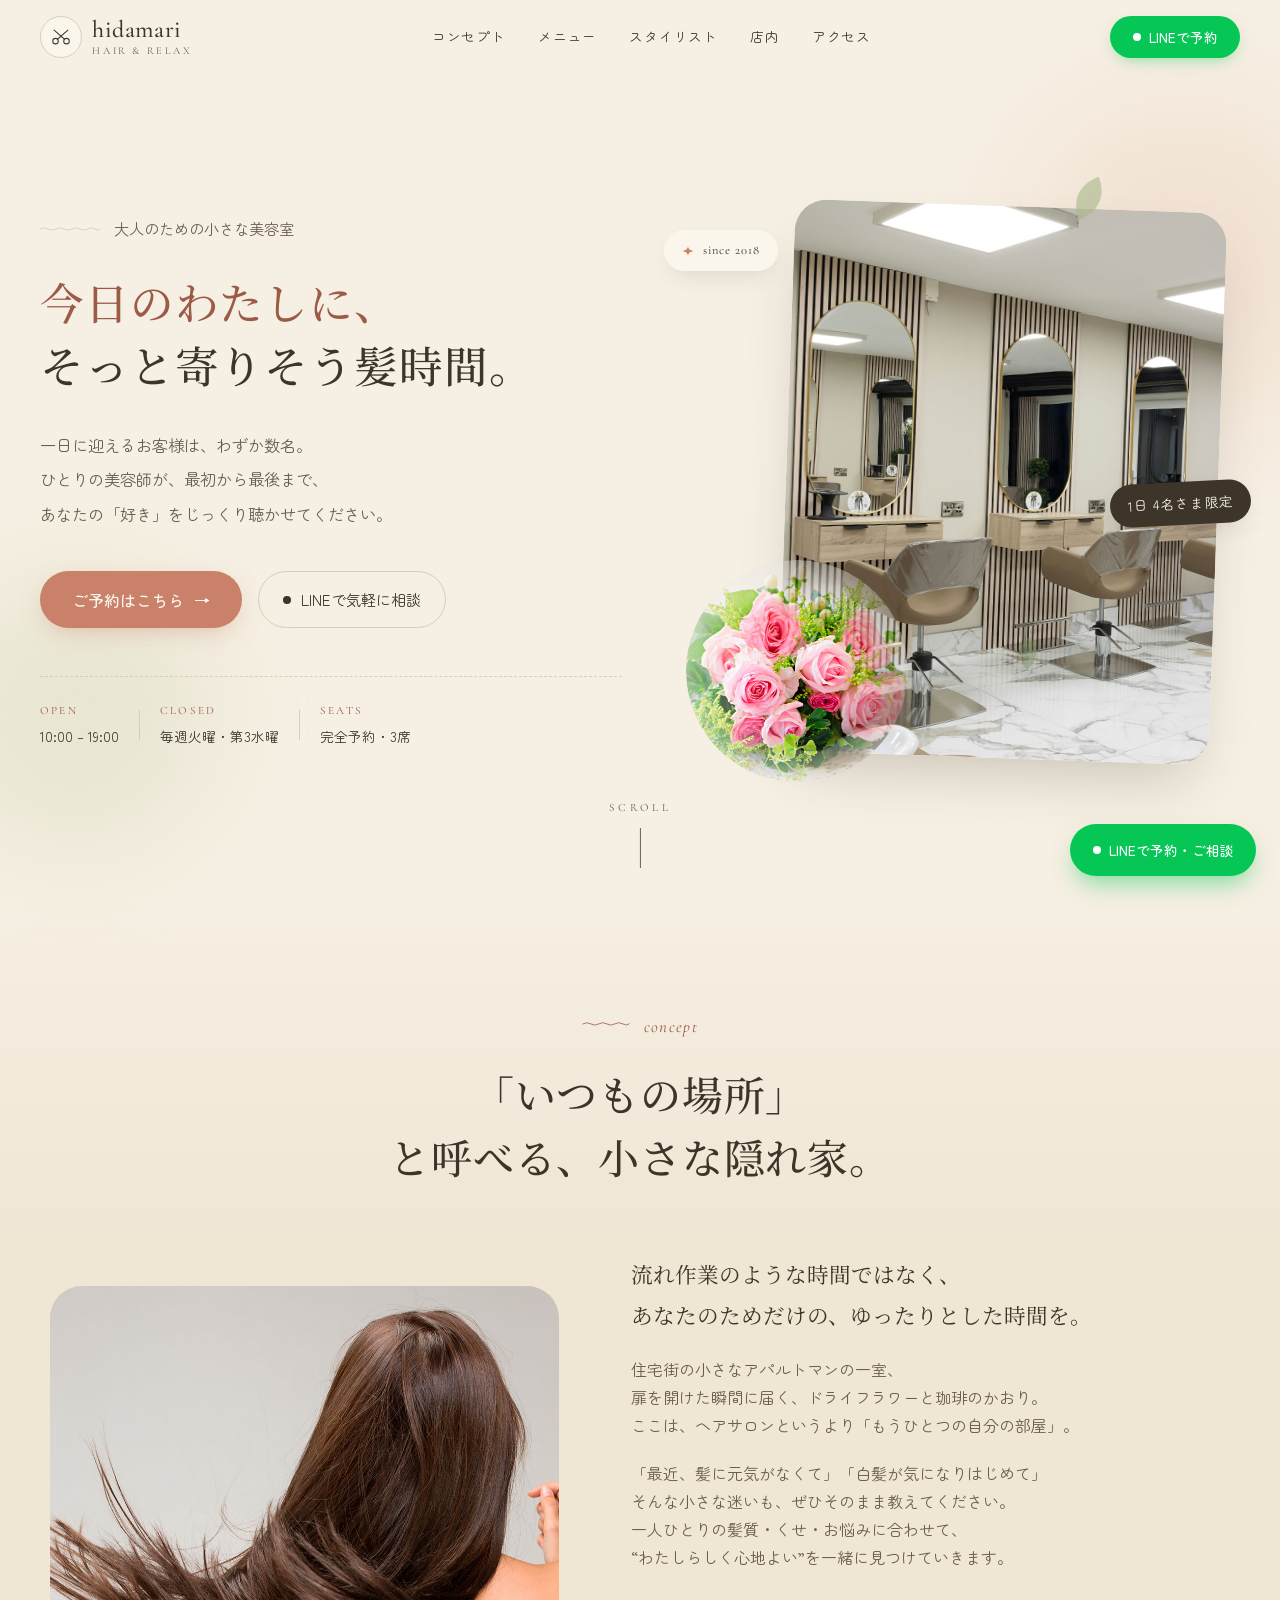
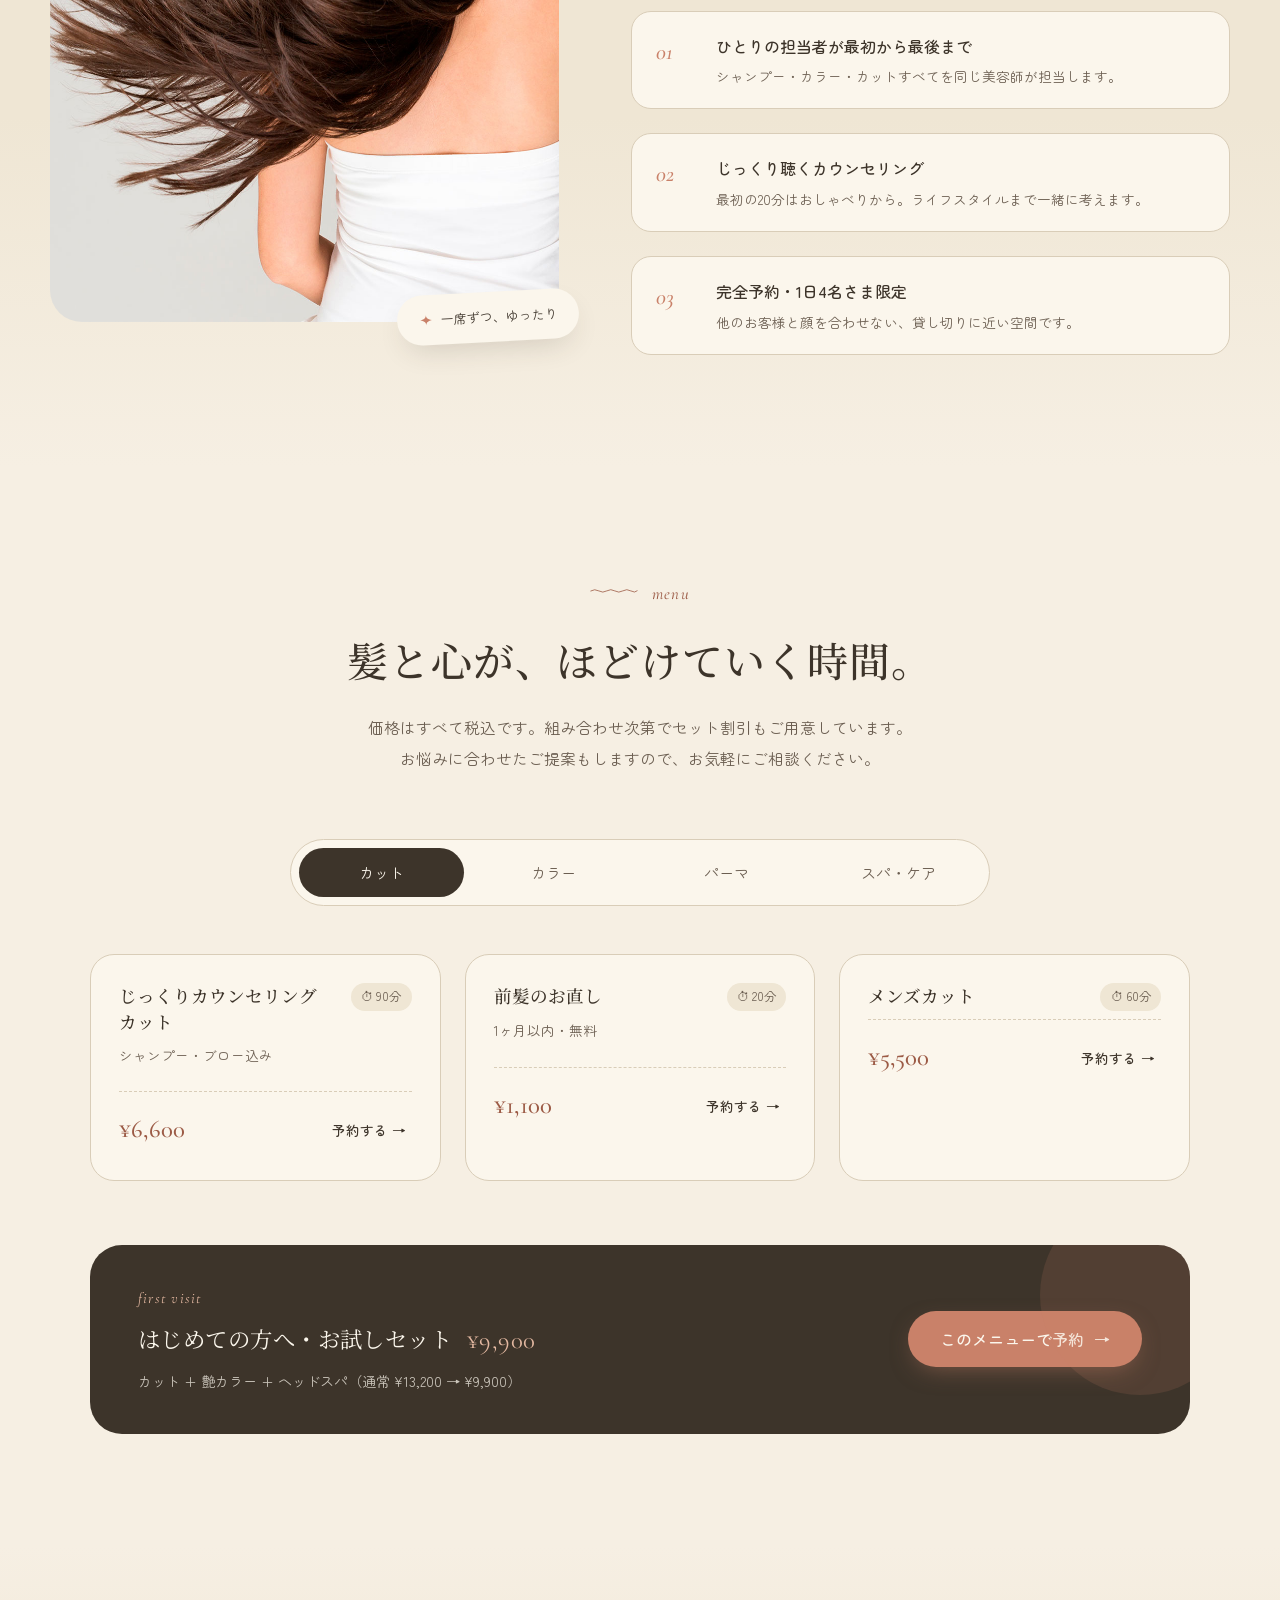
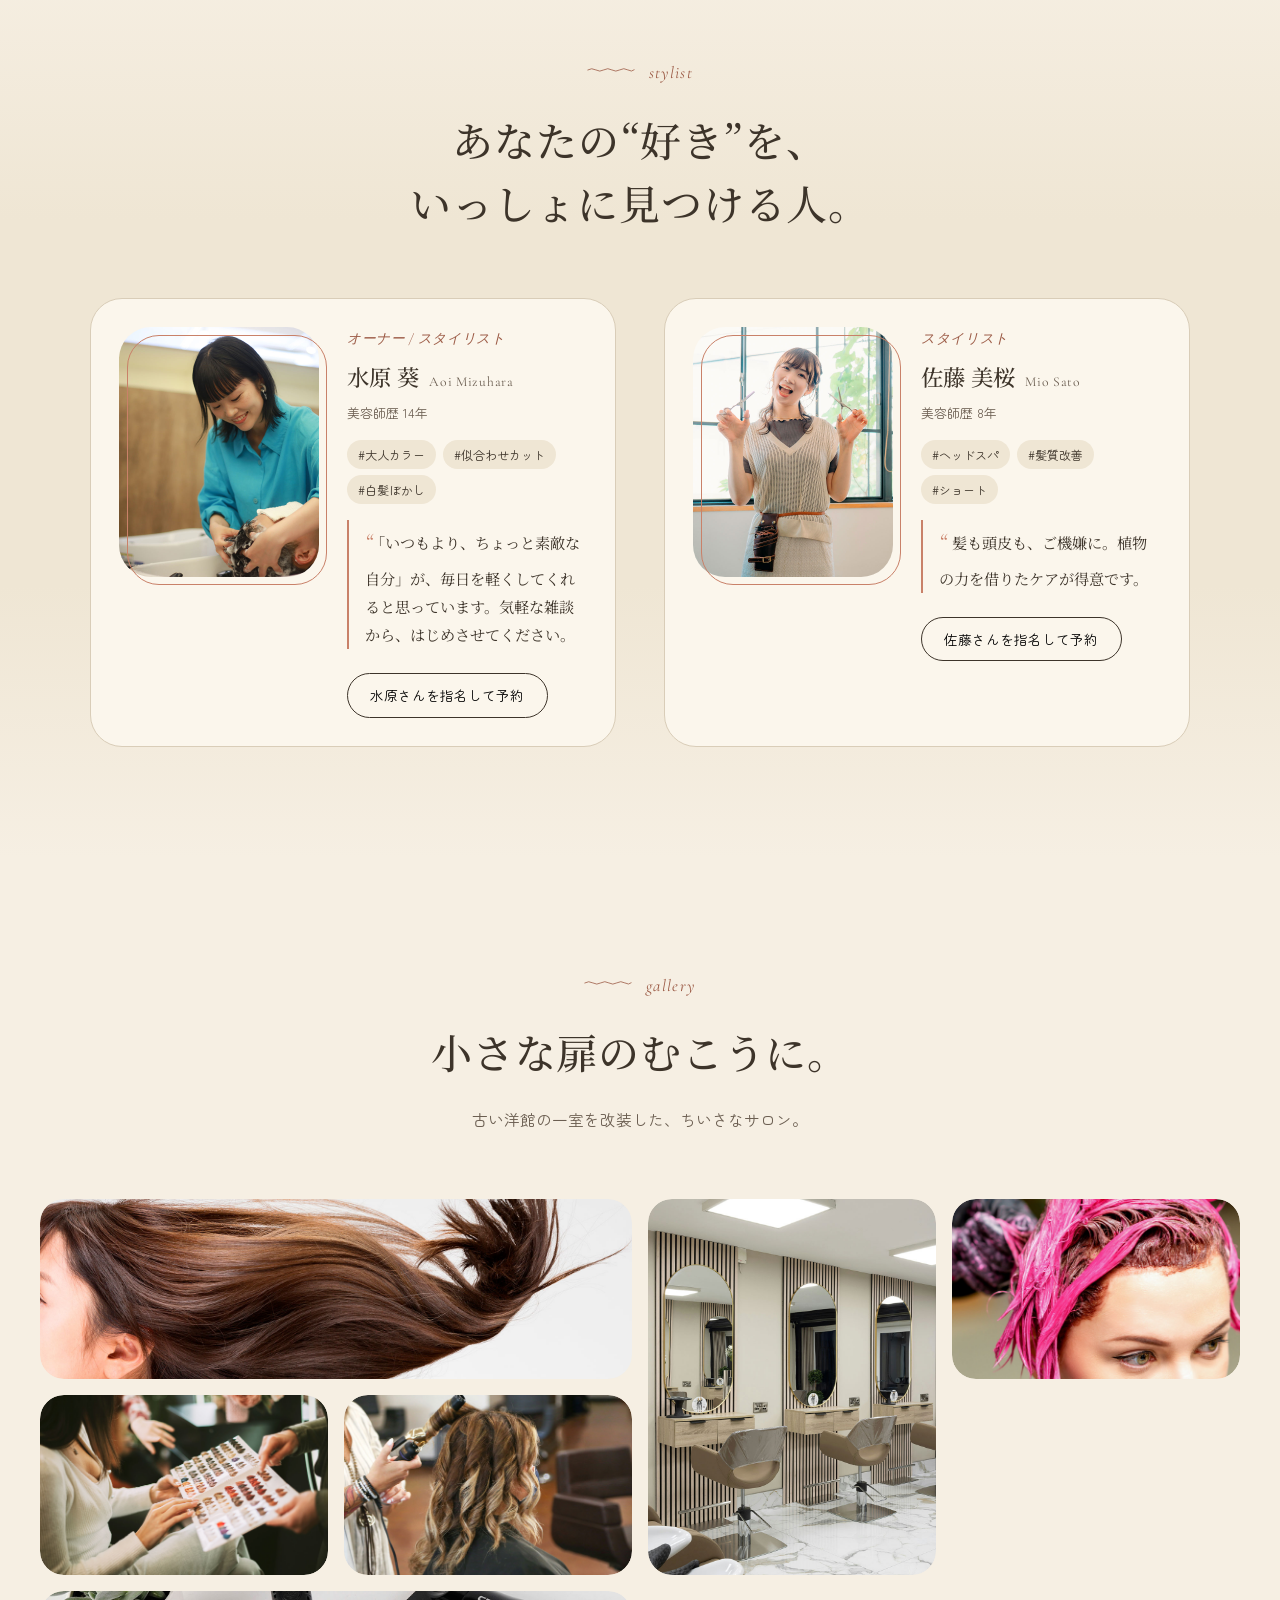
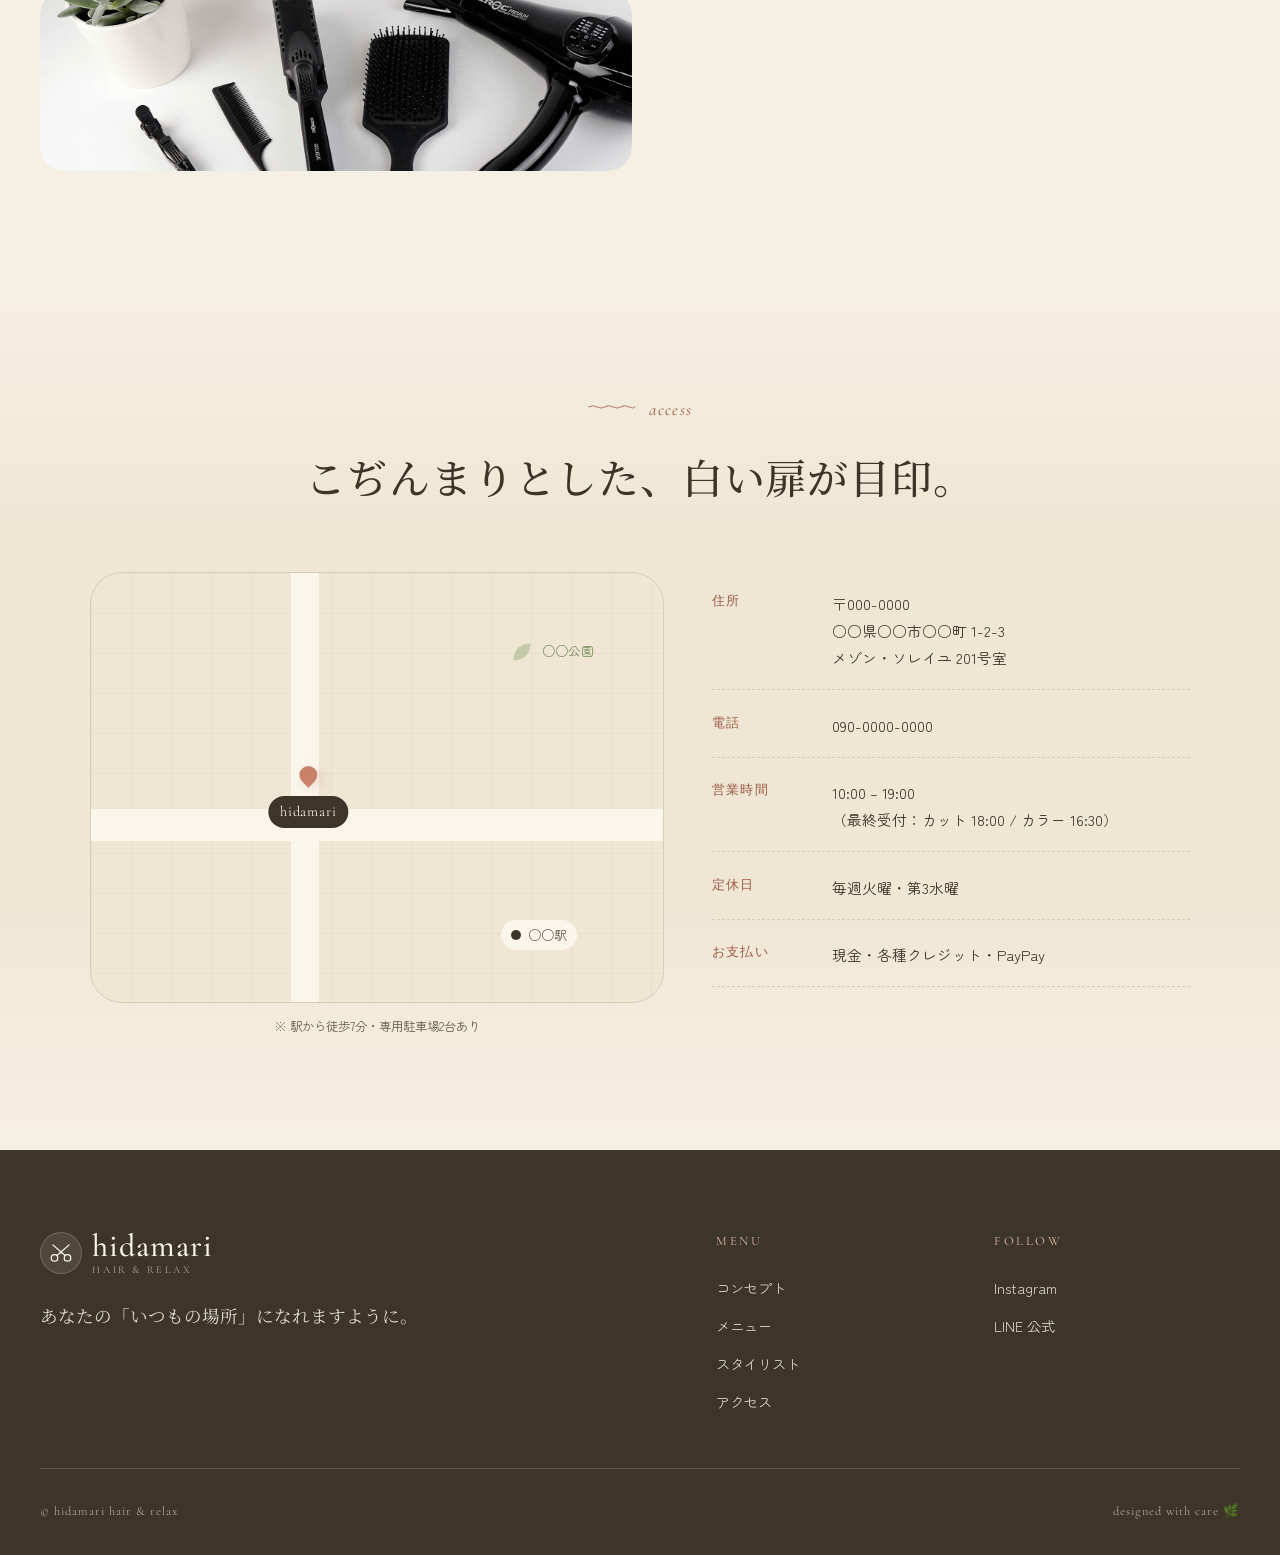
==== commit 76d452b5: "headにfavicon記述" ====
--- a/index.html
+++ b/index.html
@@ -1,6 +1,7 @@
-<!DOCTYPE html>
+﻿<!DOCTYPE html>
 <html lang="ja">
 <head>
+  <link rel="icon" href="favicon.ico">
 <meta charset="UTF-8" />
 <meta name="viewport" content="width=device-width, initial-scale=1.0" />
 <title>hidamari hair & relax — おしゃれな隠れ家美容室</title>
@@ -167,13 +168,12 @@
       <p class="hs-lead">古い洋館の一室を改装した、ちいさなサロン。</p>
     </div>
     <div class="hs-gallery-grid">
-      <!-- TEMP: 配置確認用バッジ（hs-debug-tag）。画像が決まったら削除してOK -->
-      <figure class="hs-gallery-item hs-span-wide"><img class="hs-img" src="images/gallery-1.jpg" alt="風になびく髪" style="height:100%;border-radius:1.5rem;" /><span class="hs-debug-tag">gallery-1（wide）&#10;1600×550</span><figcaption>艶めく、美髪</figcaption></figure>
-      <figure class="hs-gallery-item hs-span-tall"><img class="hs-img" src="images/gallery-2.jpg" alt="サロン店内" style="height:100%;border-radius:1.5rem;" /><span class="hs-debug-tag">gallery-2（tall）&#10;900×1200</span><figcaption>オーバル鏡が並ぶスタイリング席</figcaption></figure>
-      <figure class="hs-gallery-item"><img class="hs-img" src="images/gallery-3.jpg" alt="ピンクのカラーリング" style="height:100%;border-radius:1.5rem;" /><span class="hs-debug-tag">gallery-3（normal）&#10;1200×750</span><figcaption>	発色までこだわるカラーリング</figcaption></figure>
-      <figure class="hs-gallery-item"><img class="hs-img" src="images/gallery-4.jpg" alt="ネイル見本を選ぶお客様" style="height:100%;border-radius:1.5rem;" /><span class="hs-debug-tag">gallery-4（normal）&#10;1200×750</span><figcaption>好みの色を、じっくりご一緒に</figcaption></figure>
-      <figure class="hs-gallery-item"><img class="hs-img" src="images/gallery-5.jpg" alt="コテで丁寧に巻く後ろ姿" style="height:100%;border-radius:1.5rem;" /><span class="hs-debug-tag">gallery-5（normal）&#10;1200×750</span><figcaption>ふんわり仕上げる、丁寧なカール</figcaption></figure>
-      <figure class="hs-gallery-item hs-span-wide"><img class="hs-img" src="images/gallery-6.jpg" alt="サロンの道具" style="height:100%;border-radius:1.5rem;" /><span class="hs-debug-tag">gallery-6（wide）&#10;1600×550</span><figcaption>道具たちのフラットレイ</figcaption></figure>
+      <figure class="hs-gallery-item hs-span-wide"><img class="hs-img" src="images/gallery-1.jpg" alt="風になびく髪" style="height:100%;border-radius:1.5rem;" /><figcaption>艶めく、美髪</figcaption></figure>
+      <figure class="hs-gallery-item hs-span-tall"><img class="hs-img" src="images/gallery-2.jpg" alt="サロン店内" style="height:100%;border-radius:1.5rem;" /><figcaption>オーバル鏡が並ぶスタイリング席</figcaption></figure>
+      <figure class="hs-gallery-item"><img class="hs-img" src="images/gallery-3.jpg" alt="ピンクのカラーリング" style="height:100%;border-radius:1.5rem;" /><figcaption>発色までこだわるカラーリング</figcaption></figure>
+      <figure class="hs-gallery-item"><img class="hs-img" src="images/gallery-4.jpg" alt="ネイル見本を選ぶお客様" style="height:100%;border-radius:1.5rem;" /><figcaption>好みの色を、じっくりご一緒に</figcaption></figure>
+      <figure class="hs-gallery-item"><img class="hs-img" src="images/gallery-5.jpg" alt="コテで丁寧に巻く後ろ姿" style="height:100%;border-radius:1.5rem;" /><figcaption>ふんわり仕上げる、丁寧なカール</figcaption></figure>
+      <figure class="hs-gallery-item hs-span-wide"><img class="hs-img" src="images/gallery-6.jpg" alt="サロンの道具" style="height:100%;border-radius:1.5rem;" /><figcaption>道具たちのフラットレイ</figcaption></figure>
     </div>
   </section>
 
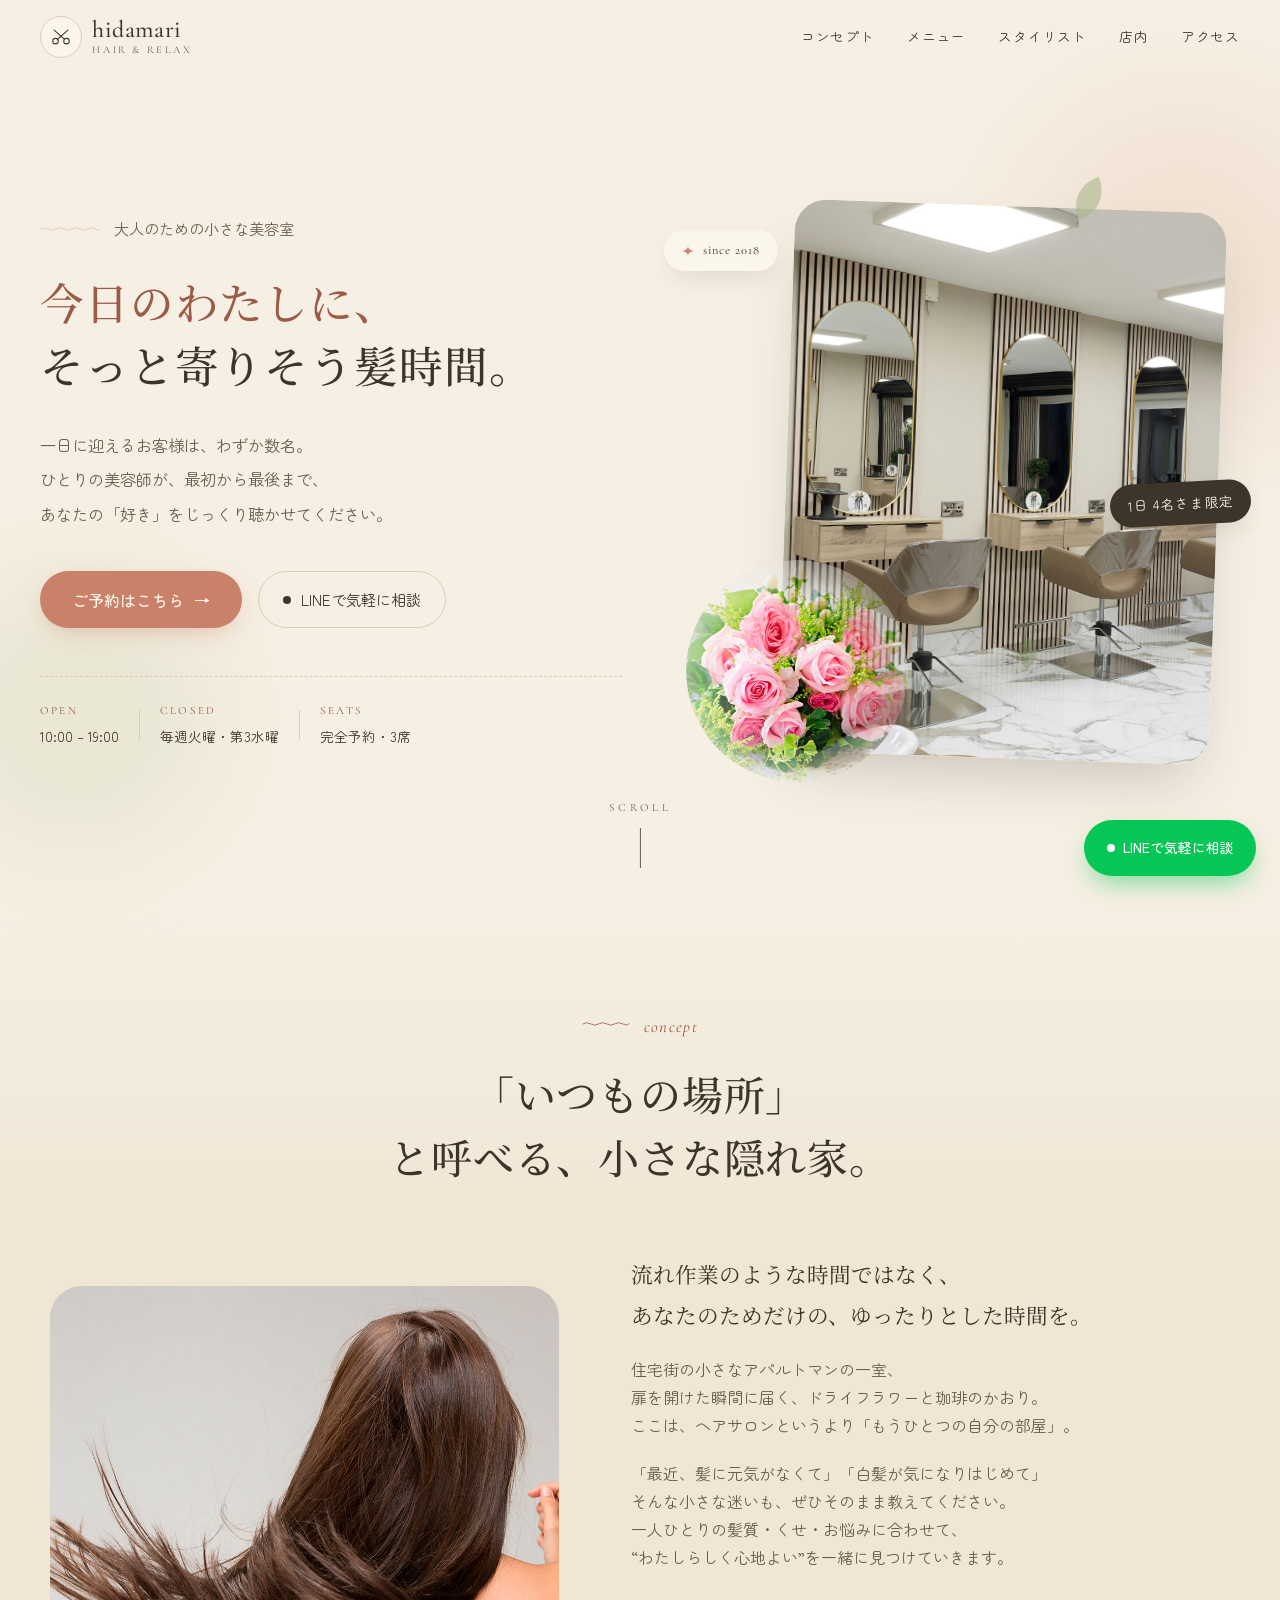
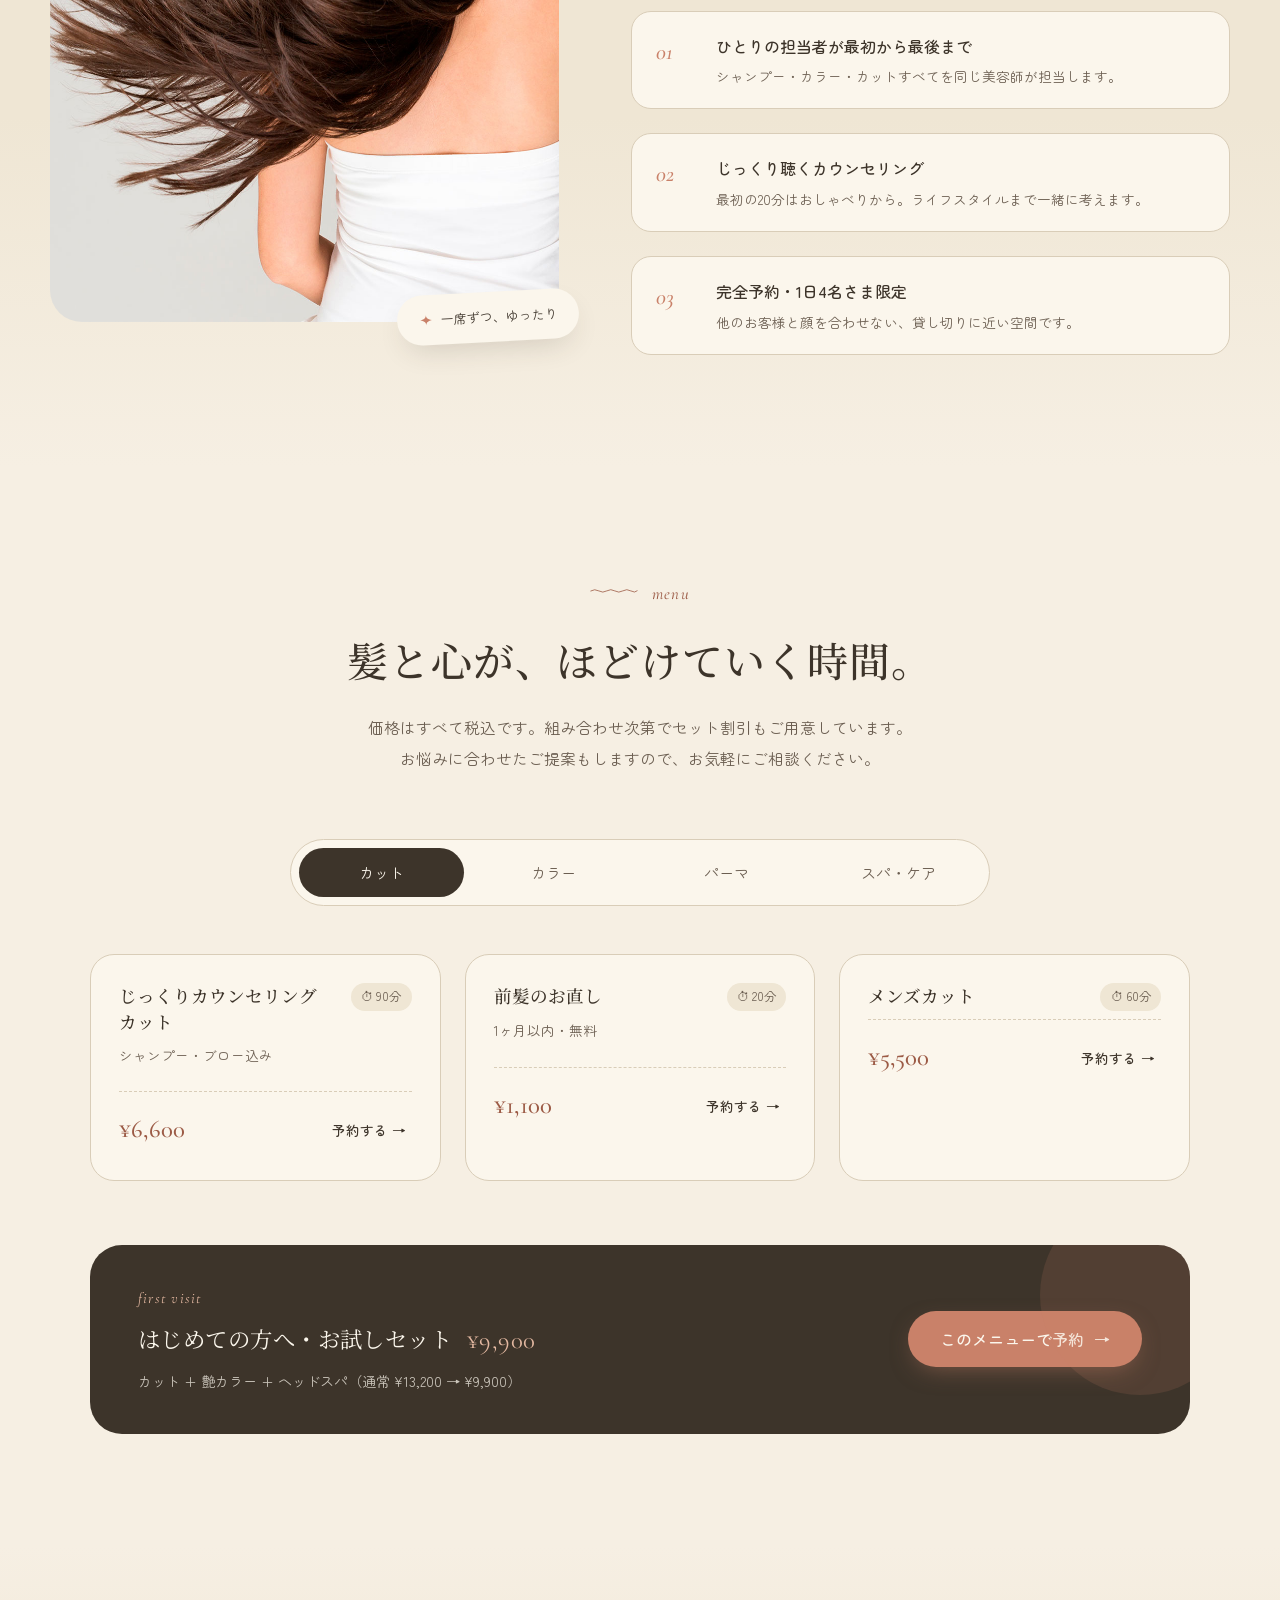
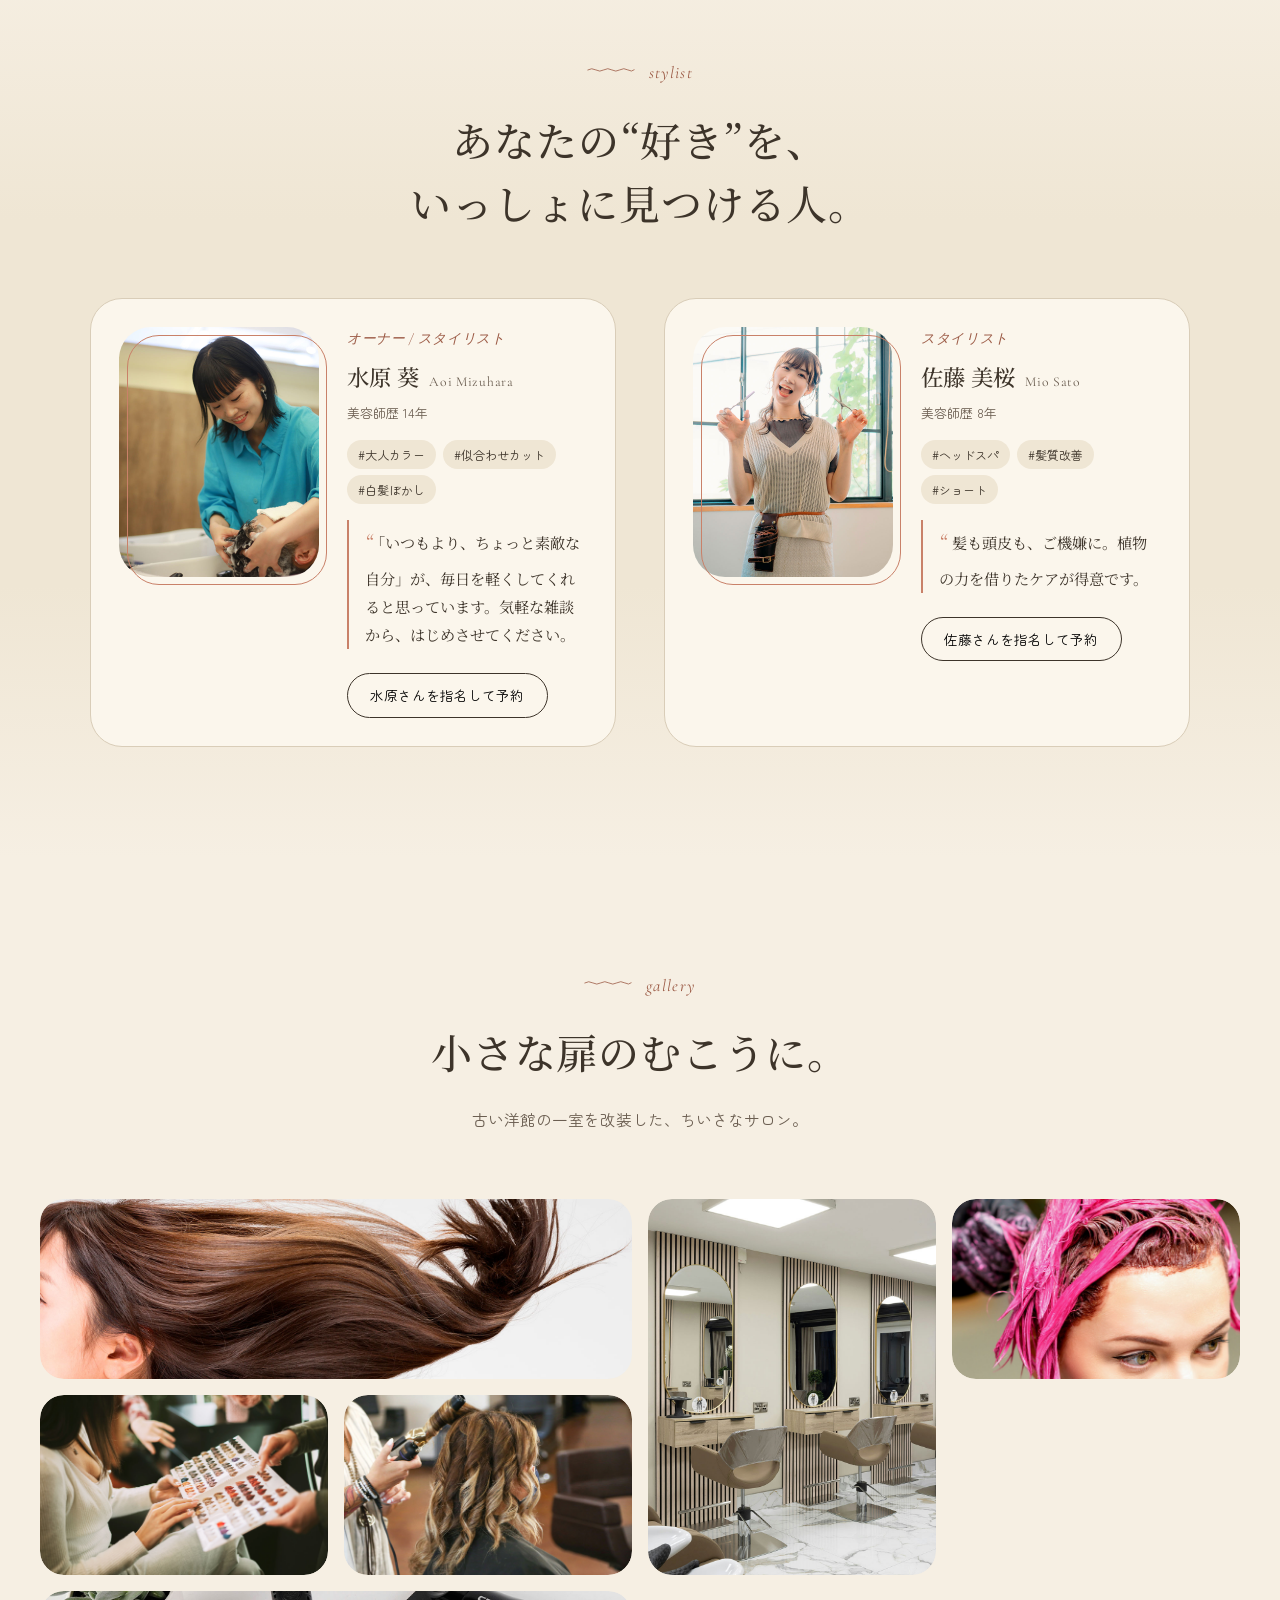
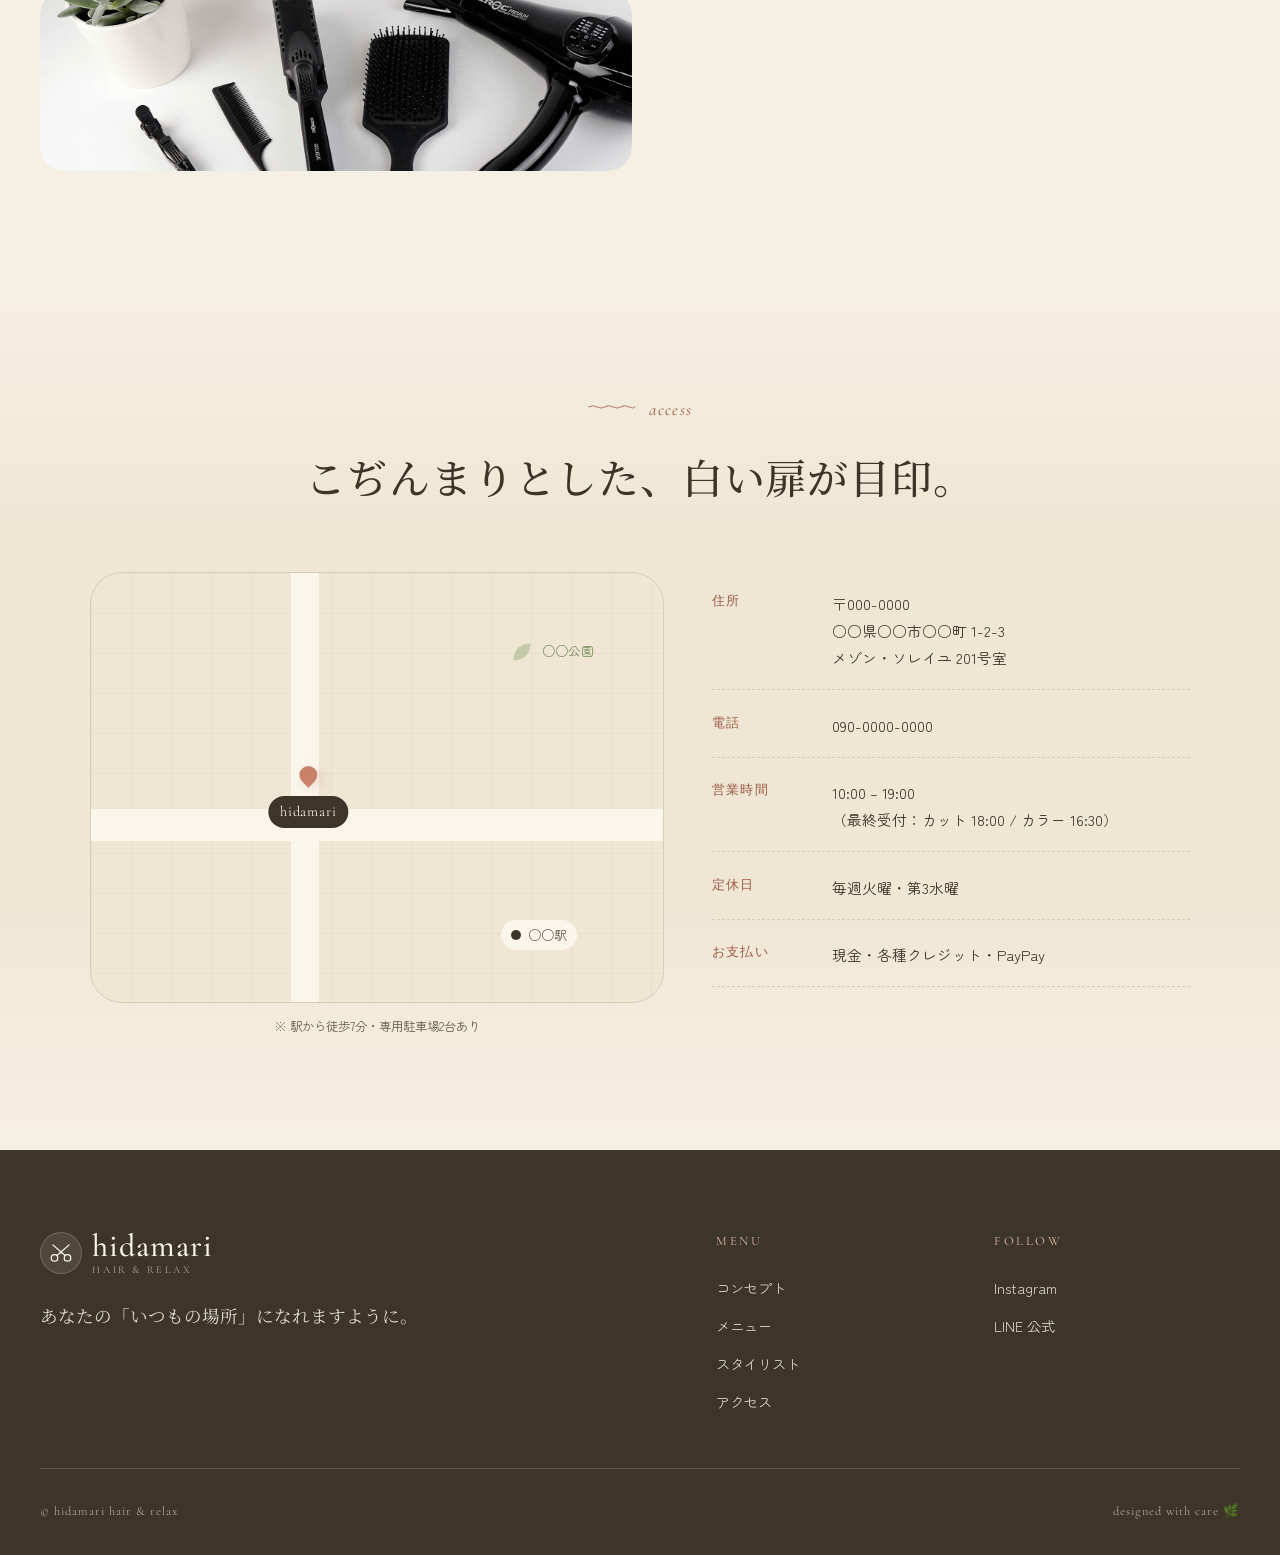
==== commit 6a9df233: "LINEボタン　ヘッダ部消去　気軽に⇒LINE" ====
--- a/index.html
+++ b/index.html
@@ -12,6 +12,14 @@
 <link rel="preconnect" href="https://fonts.googleapis.com" />
 <link rel="preconnect" href="https://fonts.gstatic.com" crossorigin />
 <link rel="stylesheet" href="styles.css" />
+  <!-- Google tag (gtag.js) -->
+  <script async src="https://www.googletagmanager.com/gtag/js?id=G-XE6HN5YCEK"></script>
+  <script>
+    window.dataLayer = window.dataLayer || [];
+    function gtag(){dataLayer.push(arguments);}
+    gtag('js', new Date());
+    gtag('config', 'G-XE6HN5YCEK');
+  </script>
 </head>
 <body>
 
@@ -53,9 +61,11 @@
         <a href="#hs-gallery" data-nav="hs-gallery">店内</a>
         <a href="#hs-access" data-nav="hs-access">アクセス</a>
       </nav>
-      <button class="hs-btn-line hs-header-line" data-reserve>
+      <!--ヘッダーのLINEで予約ボタン　とりあえず非表示にしておく-->
+       <!-- <button class="hs-btn-line hs-header-line" data-reserve>
         <span class="hs-line-dot"></span>LINEで予約
-      </button>
+      </button> -->
+
       <button class="hs-burger" id="hs-burger" aria-label="メニュー"><span></span><span></span><span></span></button>
     </div>
   </header>
@@ -77,9 +87,12 @@
           ひとりの美容師が、最初から最後まで、<br/>
           あなたの「好き」をじっくり聴かせてください。
         </p>
+        <!-- ご予約はこちらボタンは予約モーダル　 LINEで気軽に相談の飛び先をLINEに -->
         <div class="hs-hero-cta">
           <button class="hs-btn-primary" data-reserve>ご予約はこちら<span class="hs-arrow">→</span></button>
-          <a class="hs-btn-ghost" data-reserve><span class="hs-line-dot"></span>LINEで気軽に相談</a>
+          <a class="hs-btn-ghost" href="https://line.me/R/ti/p/@622fogqi" target="_blank" rel="noopener">
+            <span class="hs-line-dot"></span>LINEで気軽に相談
+          </a>
         </div>
         <div class="hs-hero-meta">
           <div><span class="hs-meta-k">OPEN</span><span class="hs-meta-v">10:00 – 19:00</span></div>
@@ -225,9 +238,11 @@
   </footer>
 
   <!-- ============ FLOATING LINE CTA ============ -->
-  <div class="hs-floating-cta">
-    <button class="hs-btn-line" data-reserve><span class="hs-line-dot"></span>LINEで予約・ご相談</button>
-  </div>
+ <div class="hs-floating-cta">
+    <a class="hs-btn-line" href="https://line.me/R/ti/p/@622fogqi" target="_blank" rel="noopener">
+        <span class="hs-line-dot"></span>LINEで気軽に相談
+    </a>
+</div>
 
   <!-- ============ RESERVE MODAL ============ -->
   <div class="hs-modal-overlay" id="hs-modal" hidden>
